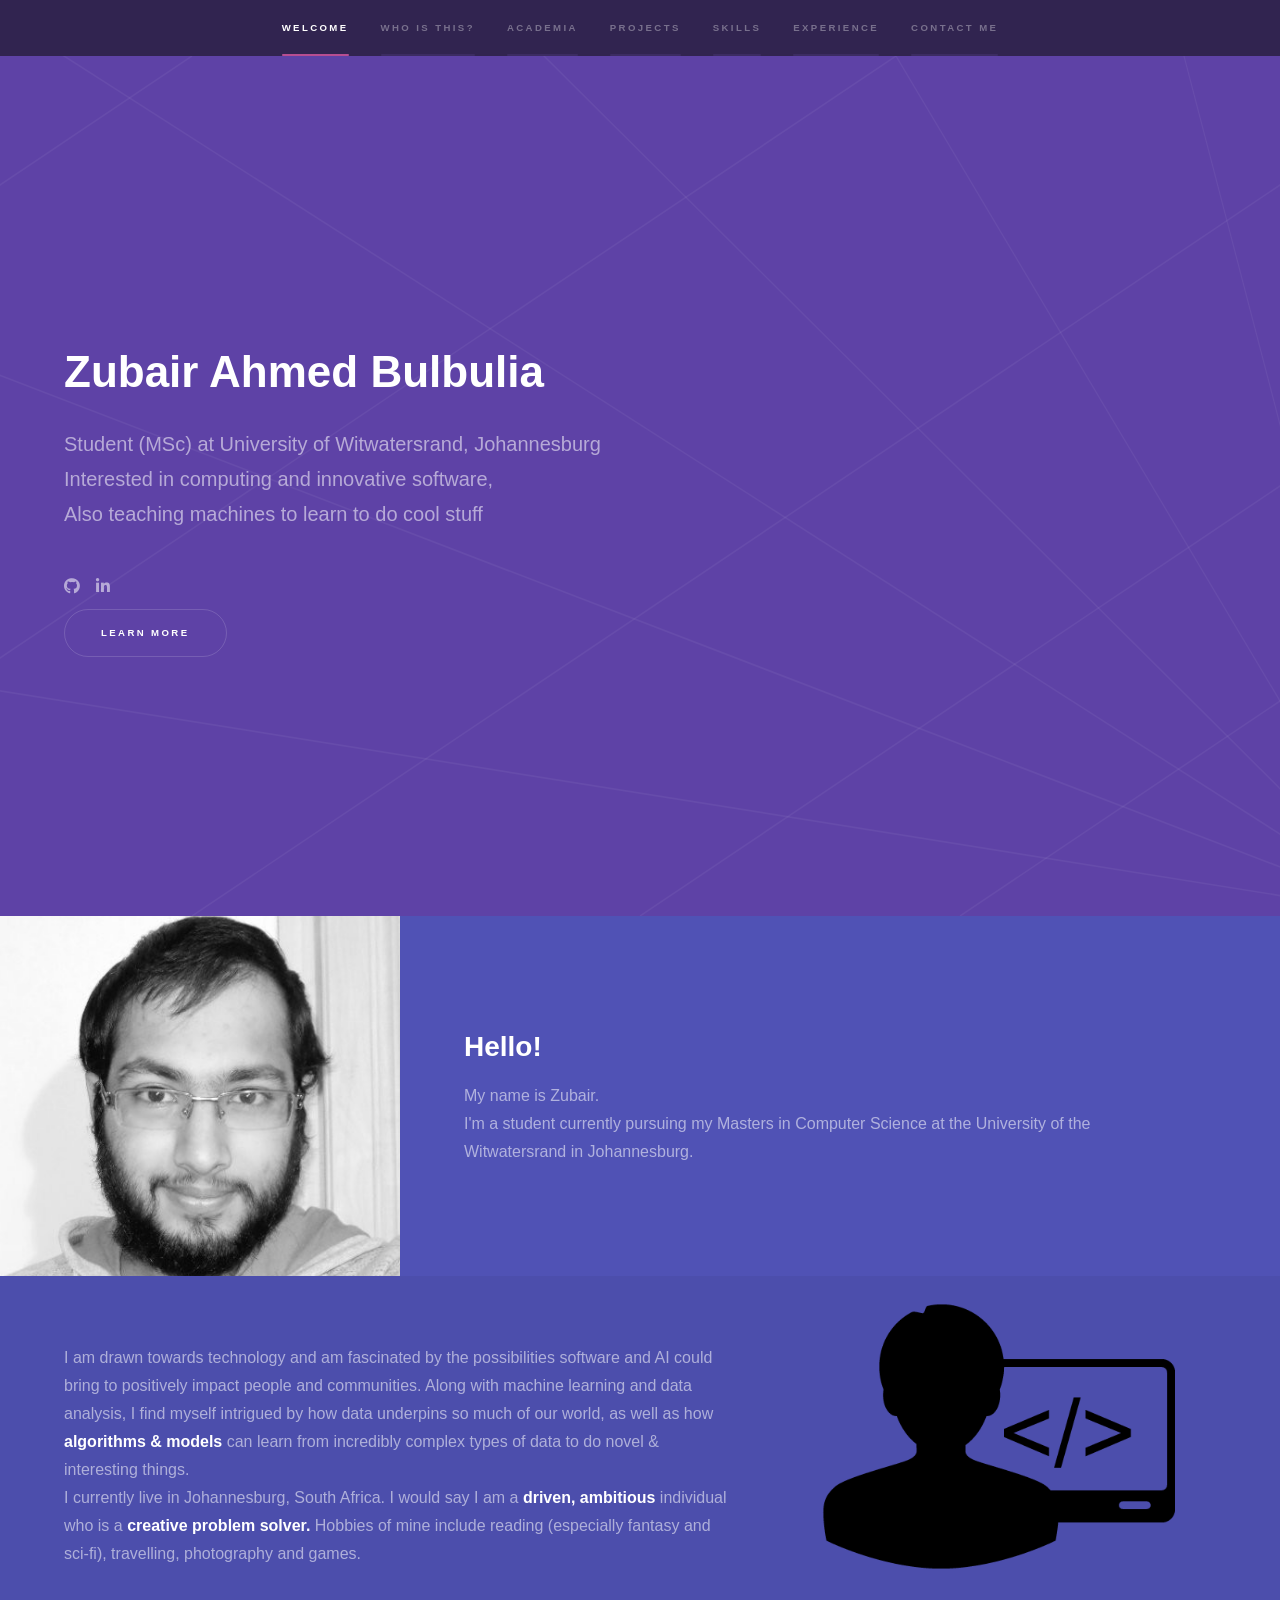
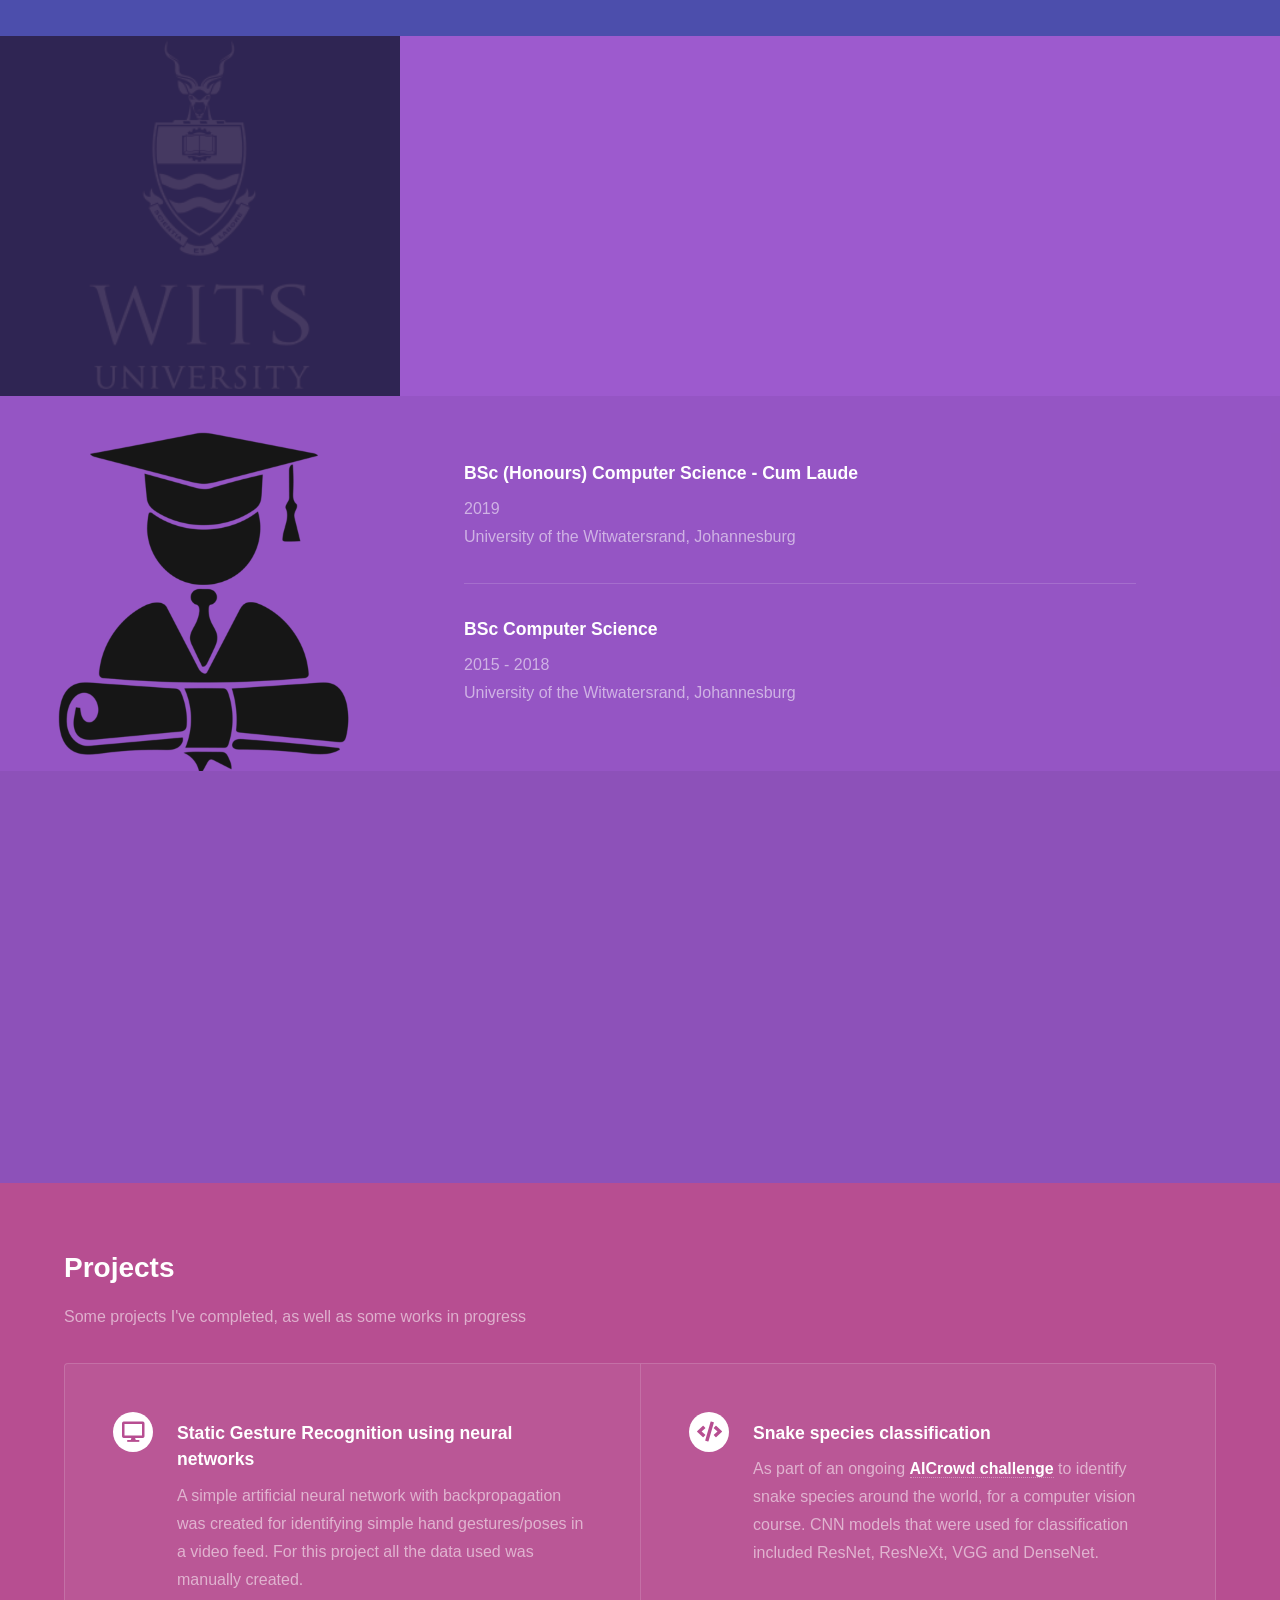
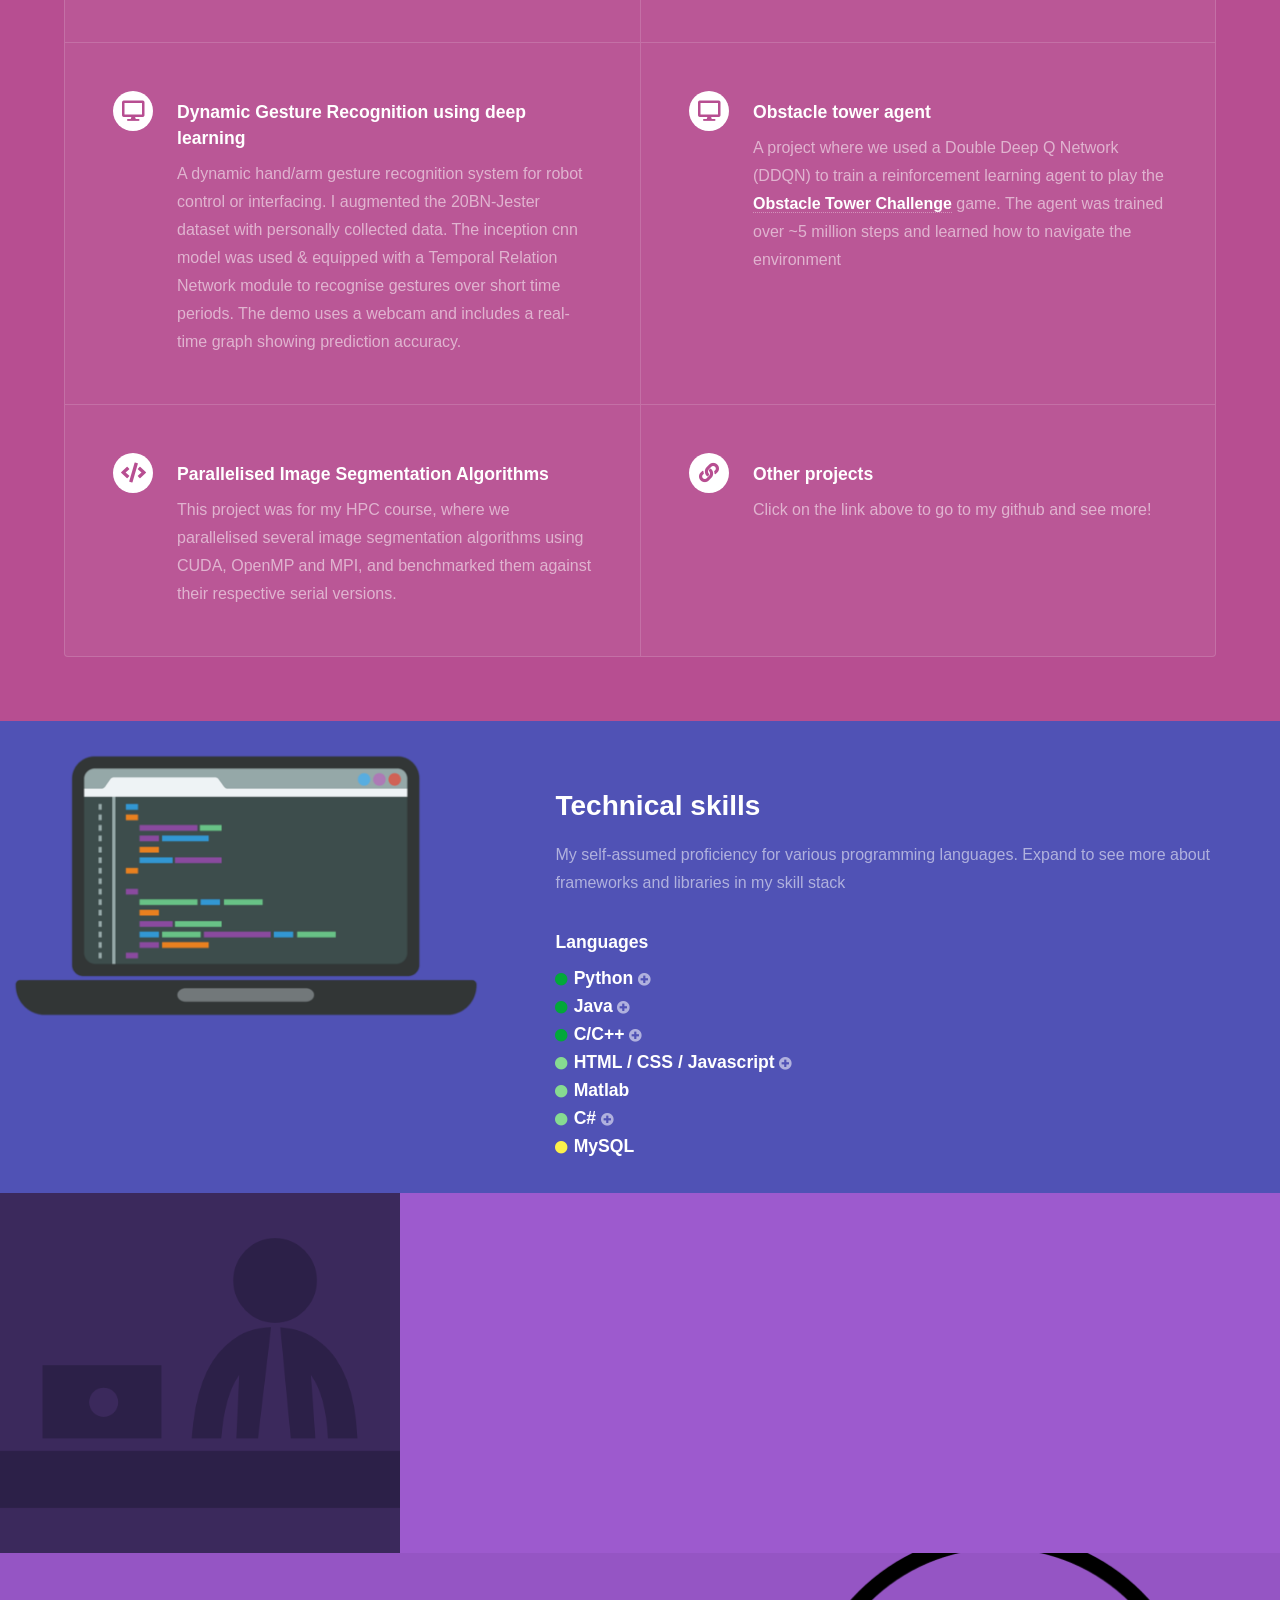
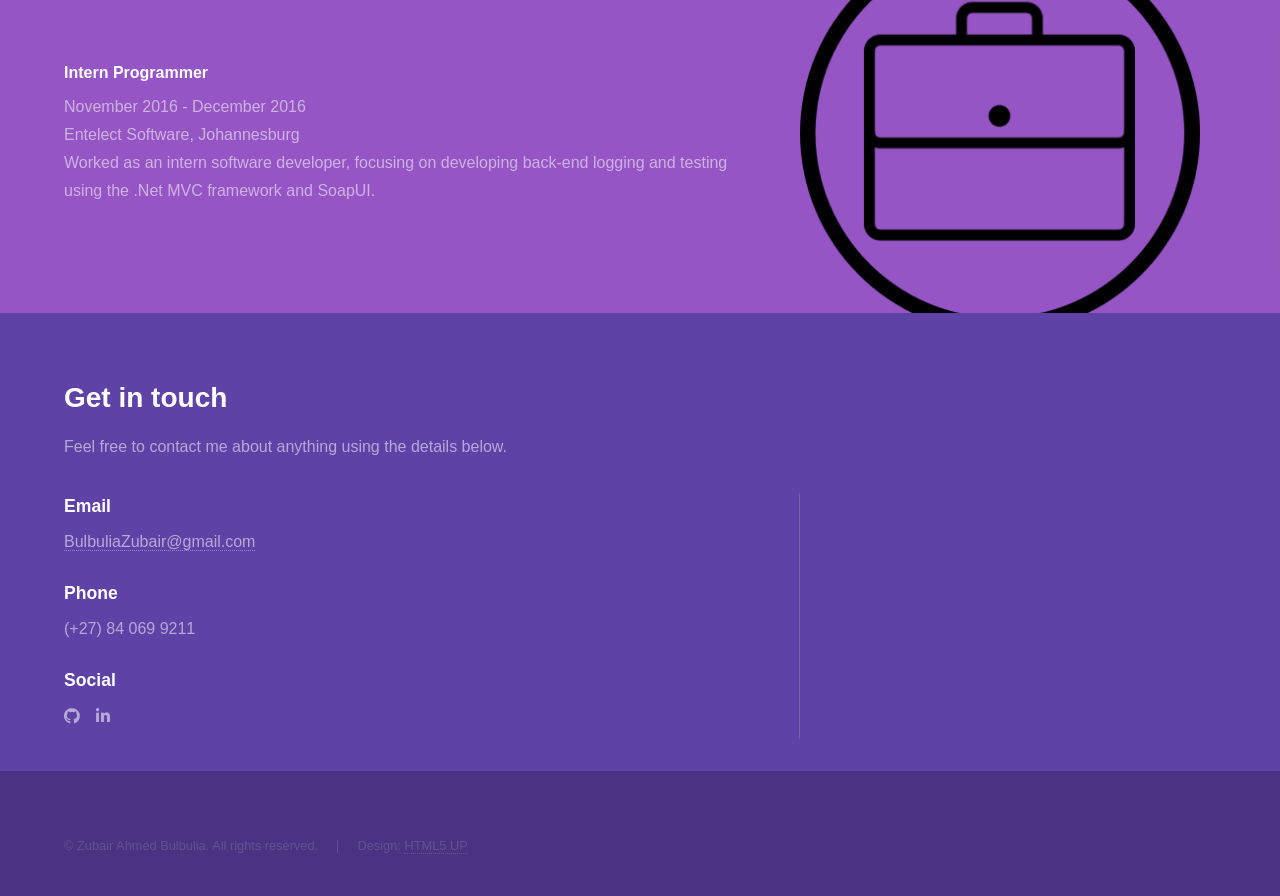
==== index - Copy.html @ 8c90f04a "06/2024 update Added newer details, made small changes to improve site behaviour and responsiveness" ====
<!DOCTYPE HTML>

<html>
	<head>
		<title>Zubair Ahmed Bulbulia</title>
		<meta charset="utf-8" />
		<meta name="viewport" content="width=device-width, initial-scale=1, user-scalable=no" />
		<link rel="stylesheet" href="assets/css/main.css" />
		<noscript><link rel="stylesheet" href="assets/css/noscript.css" /></noscript>
		<link rel="apple-touch-icon" sizes="180x180" href="/icons/apple-touch-icon.png">
		<link rel="icon" type="image/png" sizes="32x32" href="/icons/favicon-32x32.png">
		<link rel="icon" type="image/png" sizes="16x16" href="/icons/favicon-16x16.png">
		<link rel="manifest" href="/icons/site.webmanifest">
		<link rel="mask-icon" href="/icons/safari-pinned-tab.svg" color="#d55bd3">
		<link rel="shortcut icon" href="/icons/favicon.ico">
		<meta name="msapplication-TileColor" content="#2b5797">
		<meta name="msapplication-config" content="/icons/browserconfig.xml">
		<meta name="theme-color" content="#e0bbe9">

	</head>
	<body class="is-preload">

		<!-- Sidebar -->
			<section id="sidebar">
				<div class="inner">
					<nav>
						<ul>
							<li><a href="#intro">Welcome</a></li>
							<li><a href="#one">Who is this?</a></li>
							<li><a href="#two">Academia</a></li>
							<li><a href="#three">Projects</a></li>
							<li><a href="#four">Skills</a></li>
							<li><a href="#five">Experience</a></li>
							<li><a href="#six">Contact me</a></li>
						</ul>
					</nav>
				</div>
			</section>

		<!-- Wrapper -->
			<div id="wrapper">

				<!-- Intro -->
					<section id="intro" class="wrapper style1 fullscreen fade-up">
						<div class="inner">
							<h1>Zubair Ahmed Bulbulia</h1>
							<p> Student (MSc) at University of Witwatersrand, Johannesburg<br /> 
							Interested in computing and innovative software, <!-- that adds value--> <br/> Also teaching machines to learn to do cool stuff  </p>
							<ul class="icons">
								<li><a href="https://github.com/ZubairBul2ia" class="icon brands fa-github"><span class="label">GitHub</span></a></li>
								<li><a href="https://www.linkedin.com/in/zubair-bulbulia-702013116/" class="icon brands fa-linkedin-in"><span class="label">LinkedIn</span></a></li>
							</ul>
							<ul class="actions">
								<li><a href="#one" class="button scrolly">Learn more</a></li>
							</ul>
						</div>
					</section>

				<!-- One -->
					<section id="one" class="wrapper style2 spotlights">
						<section>
							<a href="#" class="image"><img src="images/pic01.jpg" alt="" data-position="center center" /></a>
							<div class="content">
								<div class="inner">
									<h2>Hello!</h2>
									<p>My name is Zubair. <br/> 
									I'm a student currently pursuing my Masters in Computer Science at the University of the Witwatersrand in Johannesburg.</p>

									<!--- <ul class="actions">
										<li><a href="generic.html" class="button">Learn more</a></li>
									</ul> --->
								</div>
							</div>
						</section>
						<section>
							<!--- <a href="#" class="image"><img src="images/pic02.jpg" alt="" data-position="top center" /></a> --->
							<div class="content">
								<div class="inner">
									<!--- <h2>Feugiat consequat</h2> --->
									<p>I am drawn towards technology and am fascinated by the possibilities software and AI could bring to positively impact people and communities. Along with machine learning and data analysis, I find myself intrigued by how data underpins so much of our world, as well as how <b>algorithms & models</b> can learn from incredibly complex types of data to do novel & interesting things.  <br/>
									I currently live in Johannesburg, South Africa. I would say I am a <b>driven, ambitious</b> individual who is a <b>creative problem solver.</b> Hobbies of mine include reading (especially fantasy and sci-fi), travelling, photography and games.</p>
									<!--- <ul class="actions">
										<li><a href="generic.html" class="button">Learn more</a></li>
									</ul> --->
								</div>
							</div>
								<a href="#" class="image"><img src="images/window_tag2.png" alt="" data-position="rights rights" /></a>
						</section>
						<!---- <section>
							<a href="#" class="image"><img src="images/pic03.jpg" alt="" data-position="25% 25%" /></a>
							<div class="content">
								<div class="inner">
									<h2>Ultricies aliquam</h2>
									<p>Phasellus convallis elit id ullamcorper pulvinar. Duis aliquam turpis mauris, eu ultricies erat malesuada quis. Aliquam dapibus.</p>
									<ul class="actions">
										<li><a href="generic.html" class="button">Learn more</a></li>
									</ul>
								</div>
							</div>
						</section> --->
					</section>

				<!-- Two -->
					<section id="two" class="wrapper style4 spotlights">
						<section>
							<a href="#" class="image"><img src="images/Wits2.png" alt="" data-position="center center" /></a>
							<div class="content">
								<div class="inner">
									<h2>Academic History</h2>
									<br />
									<h3>MSc Computer Science</h3>
									<p>2020 - current <br/>
									University of the Witwatersrand, Johannesburg</p>
								</div>
							</div>
						</section>
						<section>
							<a href="#" class="image"><img src="images/grad.png" alt="" data-position="top center" /></a>
							<div class="content">
								<div class="inner">
									<h3>BSc (Honours) Computer Science - Cum Laude </h3>
									<p>2019 <br/>
									University of the Witwatersrand, Johannesburg</p>
									<hr />
									<h3>BSc Computer Science </h3>
									<p>2015 - 2018 <br/>
									University of the Witwatersrand, Johannesburg</p>
								</div>
							</div>
						</section>
						<section>
							<!-- <a href="#" class="image"><img src="images/pic03.jpg" alt="" data-position="25% 25%" /></a> -->
							<div class="content">
								<div class="inner">
									<h2>Accolades</h2>
									<ul>
										<li><i> <b>University Entrance Scholarship</b> </i> </li>
										Was a recipient of a university entrance scholarship based on academic results.
										<li><i> <b>University Postgraduate Merit Award</b> </i> </li>
										Was a recipient of Postgraduate Merit awards for academic merit in 2019 and 2020.
										<li><i> <b>Part of 2018 CHPC ISC team</b> </i> </li>
										Was a member of the CHPC team for the ISC 2018 International Student Cluster Competition.
									</ul>
									<ul class="actions">
										<li><a href="http://www.stem-trek.org/2018/01/02/chpc-2017/" class="button">Learn more</a></li>
									</ul>
								</div>
							</div>
						</section> 
					</section>

				<!-- Three -->
					<section id="three" class="wrapper style3 fade-up">
						<div class="inner">
							<h2>Projects</h2>
							<p>Some projects I've completed, as well as some works in progress </p> <!--- should put I put a github link here? --->
							<div class="features">
								<section>
									<span class="icon solid major fa-desktop"></span>
									<h3>Static Gesture Recognition using neural networks</h3>
									<p> A simple artificial neural network with backpropagation was created for identifying simple hand gestures/poses in a video feed. For this project all the data used was manually created. </p>
								</section>
								<section>
									<span class="icon solid major fa-code"></span>
									<h3>Snake species classification</h3>
									<p>As part of an ongoing <a href="https://www.aicrowd.com/challenges/snake-species-identification-challenge" target="_blank"><b>AICrowd challenge</b></a> to identify snake species around the world, for a computer vision course. CNN models that were used for classification included ResNet, ResNeXt, VGG and DenseNet.    </p>
								</section>
								<section>
									<span class="icon solid major fa-desktop"></span>
									<h3>Dynamic Gesture Recognition using deep learning</h3>
									<p>A dynamic hand/arm gesture recognition system for robot control or interfacing. I augmented the 20BN-Jester dataset with personally collected data. The inception cnn model was used & equipped with a Temporal Relation Network module to recognise gestures over short time periods. The demo uses a webcam and includes a real-time graph showing prediction accuracy. </p>
								</section>
								<section>
									<span class="icon solid major fa-desktop"></span>
									<h3>Obstacle tower agent</h3>
									<p>A project where we used a Double Deep Q Network (DDQN) to train a reinforcement learning agent to play the <a href="https://www.aicrowd.com/challenges/unity-obstacle-tower-challenge"><b>Obstacle Tower Challenge</b></a>  game. The agent was trained over ~5 million steps and learned how to navigate the environment </p>
								</section>
								<section>
									<span class="icon solid major fa-code"></span>
									<h3>Parallelised Image Segmentation Algorithms</h3>
									<p> This project was for my HPC course, where we parallelised several image segmentation algorithms using CUDA, OpenMP and MPI, and benchmarked them against their respective serial versions. </p>
								</section>
								<section>
									<a href="https://github.com/ZubairBul2ia" class="icon solid major fa-link"><span class="label">GitHub</span></a>
									<a href="https://github.com/ZubairBul2ia"> <h3>Other projects</h3> </a>
									<p>Click on the link above to go to my github and see more! </p>
								</section>
							</div>
							<!-- <ul class="actions">
								<li><a href="generic.html" class="button">Learn more</a></li>
							</ul> -->
						</div>
					</section>

				<!-- Four-Skills -->
					<section id="four" class="wrapper style2 spotlights">
						<section>
							<a href="#" class="image2"><img src="images/laptop_code2.png" alt="" data-position="center center" /></a>
							<div class="content">
								<div class="inner">
									<h2>Technical skills</h2>
									<p>My self-assumed proficiency for various programming languages. Expand to see more about frameworks and libraries in my skill stack</p>
									<h3>Languages</h3>
										<i class="icon solid fa-circle high"> </i>
										<h3 class=inline>Python</h3> <i> <a href="javascript:void(0)" id="pyexpand" class="icon solid fa-plus-circle plusbutton"></a> </i> <br>
											<div class="lang_details" id="pydiv">
												<div class="column">
													<h5>Machine Learning</h5>
													<li>PyTorch <i class="icon solid fa-circle high"> </i> </li>
													<li>Tensorflow <i class="icon solid fa-circle mid"> </i> </li>
													<li>Keras <i class="icon solid fa-circle mid"> </i> </li>
													<li>SciKit-learn <i class="icon solid fa-circle high"> </i> </li>
												</div>

												<div class="column">
													<h5>Dev</h5>
													<li>Django <i class="icon solid fa-circle mid"> </i></li>
													<li>Flask <i class="icon solid fa-circle low"> </i></li>
												</div>

												<div class="column">
													<h5>Additional Libraries</h5>
													<li>Pandas <i class="icon solid fa-circle high"> </i></li>
													<li>Matplotlib <i class="icon solid fa-circle high"> </i></li>
													<li>OpenCV <i class="icon solid fa-circle mid"> </i></li>
													<li>NumPy <i class="icon solid fa-circle mid"> </i></li>
													<li>Seaborn <i class="icon solid fa-circle mid"> </i></li>
													<li>Gym <i class="icon solid fa-circle low"> </i></li>
													
												</div>
											</div>

										<i class="icon solid fa-circle high"> </i>
										<h3 class=inline>Java</h3> <i> <a href="javascript:void(0)"  id="javaexpand" class="icon solid fa-plus-circle plusbutton"></a> </i> <br>
											<div class="lang_details" id="javadiv">
												<div class="column">
													<h5>IDEs and Frameworks</h5>
													<li>Eclipse <i class="icon solid fa-circle high"> </i></li>
													<li>Android Studio <i class="icon solid fa-circle mid"> </i></li>
													<li>Spring <i class="icon solid fa-circle high"> </i></li>
												</div>
											</div>

										<i class="icon solid fa-circle high"> </i>
										<h3 class=inline>C/C++</h3> <a href="javascript:void(0)" id="cppexpand" class="icon solid fa-plus-circle plusbutton"></a> </i> <br>
											<div class="lang_details" id="cppdiv">
												<div class="column">
													<h5>Parallel computation</h5>
													<li>OpenMP <i class="icon solid fa-circle mid"> </i></li>
													<li>CUDA <i class="icon solid fa-circle mid"> </i></li>
													<li>MPI <i class="icon solid fa-circle mid"> </i></li>
												</div>
												<div class="column">
													<h5>Graphics</h5>
													<li>OpenGL <i class="icon solid fa-circle mid"> </i></li>
												</div>
											</div>

										<i class="icon solid fa-circle mid"> </i>
										<h3 class=inline>HTML / CSS / Javascript</h3> <i> <a href="javascript:void(0)"  id="jsexpand" class="icon solid fa-plus-circle plusbutton"></a> </i> <br>
											<div class="lang_details" id="jsdiv">
												<div class="column">
													<li>Node.js <i class="icon solid fa-circle mid"> </i></li>
													<h5>JS libraries</h5>
													<li>Bootstrap  <i class="icon solid fa-circle high"> </i></li>
													<li>JQuery <i class="icon solid fa-circle low"> </i></li>
												</div>

												<div class="column">
													<h5>Frameworks</h5>
													<li>React <i class="icon solid fa-circle mid"> </i></li>
													<li>AngularJS <i class="icon solid fa-circle low"> </i></li>
												</div>

												<div class="column">
													<h5>Graphics</h5>
													<li>Three.js <i class="icon solid fa-circle high"> </i> </li>
												</div>
											</div>

										<i class="icon solid fa-circle mid"> </i>
										<h3 class=inline>Matlab</h3> <br>

										<i class="icon solid fa-circle mid"> </i>
										<h3 class=inline>C#</h3> <i> <a href="javascript:void(0)"  id="csharpexpand" class="icon solid fa-plus-circle plusbutton"></a> </i> <br>
											<div class="lang_details" id="csharpdiv">
												<div class="column">
													<h5>Frameworks</h5>
													<li>ASP.NET<i class="icon solid fa-circle low"> </i></li>
													<!-- <li> Xamarin <i class="icon solid fa-circle low"> </i></li> -->
												</div>
											</div>

										<i class="icon solid fa-circle low"> </i>
										<h3 class=inline>MySQL</h3> <br>
								</div>
							</div>
						</section>
					</section>

				<!-- Five - Experience -->
					<section id="five" class="wrapper style4 spotlights">
						<section>
							<a href="#" class="image"><img src="images/pic_exp02.png" alt="" data-position="center center" /></a>
							<div class="content">
								<div class="inner">
									<h2>Work Experience</h2>
									<h4>Computer Science Tutor</h4>
									<p>February - November 2019 & June - November 2020<br/> 
									University of the Witwatersrand, Johannesburg <br />
									Tutored students & assisted with marking undergrad courses including Machine Learning, Computer Graphics & Visualisation, Advanced Analysis of Algorithms, Operating Systems, Introduction to Algorithms & Programming and Introduction to Data Structures & Algorithms. </p>

								</div>
							</div>
						</section>
						<section>
							<!--- <a href="#" class="image"><img src="images/pic02.jpg" alt="" data-position="top center" /></a> --->
							<div class="content">
								<div class="inner">
									<h4>Intern Programmer</h4> 
									<p>November 2016 - December 2016 <br/>
									Entelect Software, Johannesburg <br/>
									Worked as an intern software developer, focusing on developing back-end logging and testing using the .Net MVC framework and SoapUI.</p>
								</div>
							</div>
							<a href="#" class="image"><img src="images/pic_exp01.png" alt="" data-position="rights rights" /></a>
						</section>
					</section>

				<!-- Six -->
					<section id="six" class="wrapper style1 fade-up">
						<div class="inner">
							<h2>Get in touch</h2>
							<p>Feel free to contact me about anything using the details below.</p>
							<div class="split style1">
								<section>
									<ul class="contact">
										<!--- <li>
											<h3>Address</h3>
											<span>123 Somewhere Road <br />
											Johannesburg<br />
											South Africa</span>
										</li> -->
										<li>
											<h3>Email</h3>
											<a  href = "mailto: BulbuliaZubair@gmail.com">BulbuliaZubair@gmail.com</a>
										</li>
										<li>
											<h3>Phone</h3>
											<span>(+27) 84 069 9211</span>
										</li>
										<li>
											<h3>Social</h3>
											<ul class="icons">
												<!-- <li><a href="#" class="icon brands fa-twitter"><span class="label">Twitter</span></a></li>
												<li><a href="#" class="icon brands fa-facebook-f"><span class="label">Facebook</span></a></li>
												<li><a href="#" class="icon brands fa-instagram"><span class="label">Instagram</span></a></li> -->
												<li><a href="https://github.com/ZubairBul2ia" class="icon brands fa-github"><span class="label">GitHub</span></a></li>
												<li><a href="https://www.linkedin.com/in/zubair-bulbulia-702013116/" class="icon brands fa-linkedin-in"><span class="label">LinkedIn</span></a></li>
											</ul>
										</li>
									</ul>
								</section>
							</div>
						</div>
					</section>

			</div>

		<!-- Footer -->
			<footer id="footer" class="wrapper style1-alt">
				<div class="inner">
					<ul class="menu">
						<li>&copy; Zubair Ahmed Bulbulia. All rights reserved.</li><li>Design: <a href="https://html5up.net">HTML5 UP</a></li>
					</ul>
				</div>
			</footer>

		<!-- Scripts -->
			<script src="assets/js/jquery.min.js"></script>
			<script src="assets/js/jquery.scrollex.min.js"></script>
			<script src="assets/js/jquery.scrolly.min.js"></script>
			<script src="assets/js/browser.min.js"></script>
			<script src="assets/js/breakpoints.min.js"></script>
			<script src="assets/js/util.js"></script>
			<script src="assets/js/main.js"></script>

	</body>
</html>
<!--
	HTML template by:
	Hyperspace by HTML5 UP
	html5up.net | @ajlkn
	Free for personal and commercial use under the CCA 3.0 license (html5up.net/license)
-->
---- assets/css/main.css ----
@import url(fontawesome-all.min.css);

/*
	Hyperspace by HTML5 UP
	html5up.net | @ajlkn
	Free for personal and commercial use under the CCA 3.0 license (html5up.net/license)
*/

html, body, div, span, applet, object,
iframe, h1, h2, h3, h4, h5, h6, p, blockquote,
pre, a, abbr, acronym, address, big, cite,
code, del, dfn, em, img, ins, kbd, q, s, samp,
small, strike, strong, sub, sup, tt, var, b,
u, i, center, dl, dt, dd, ol, ul, li, fieldset,
form, label, legend, table, caption, tbody,
tfoot, thead, tr, th, td, article, aside,
canvas, details, embed, figure, figcaption,
footer, header, hgroup, menu, nav, output, ruby,
section, summary, time, mark, audio, video {
	margin: 0;
	padding: 0;
	border: 0;
	font-size: 100%;
	font: inherit;
	vertical-align: baseline;}

article, aside, details, figcaption, figure,
footer, header, hgroup, menu, nav, section {
	display: block;}

body {
	line-height: 1;
}

ol, ul {
	list-style: none;
}

blockquote, q {
	quotes: none;
}

	blockquote:before, blockquote:after, q:before, q:after {
		content: '';
		content: none;
	}

table {
	border-collapse: collapse;
	border-spacing: 0;
}

body {
	-webkit-text-size-adjust: none;
}

mark {
	background-color: transparent;
	color: inherit;
}

input::-moz-focus-inner {
	border: 0;
	padding: 0;
}

input, select, textarea {
	-moz-appearance: none;
	-webkit-appearance: none;
	-ms-appearance: none;
	appearance: none;
}

/* Basic */

	@-ms-viewport {
		width: device-width;
	}

	body {
		-ms-overflow-style: scrollbar;
	}

	@media screen and (max-width: 480px) {

		html, body {
			min-width: 320px;
		}

	}

	html {
		box-sizing: border-box;
	}

	*, *:before, *:after {
		box-sizing: inherit;
	}

	body {
		background: #312450;
	}

		body.is-preload *, body.is-preload *:before, body.is-preload *:after {
			-moz-animation: none !important;
			-webkit-animation: none !important;
			-ms-animation: none !important;
			animation: none !important;
			-moz-transition: none !important;
			-webkit-transition: none !important;
			-ms-transition: none !important;
			transition: none !important;
		}

/* Type */

	body, input, select, textarea {
		color: rgba(255, 255, 255, 0.55);
		font-family: Arial, Helvetica, sans-serif;
		font-size: 16.5pt;
		font-weight: normal;
		line-height: 1.75;
	}

		@media screen and (max-width: 1680px) {

			body, input, select, textarea {
				font-size: 13pt;
			}

		}

		@media screen and (max-width: 1280px) {

			body, input, select, textarea {
				font-size: 12pt;
			}

		}

		@media screen and (max-width: 360px) {

			body, input, select, textarea {
				font-size: 11pt;
			}

		}

	a {
		-moz-transition: color 0.2s ease, border-bottom-color 0.2s ease;
		-webkit-transition: color 0.2s ease, border-bottom-color 0.2s ease;
		-ms-transition: color 0.2s ease, border-bottom-color 0.2s ease;
		transition: color 0.2s ease, border-bottom-color 0.2s ease;
		border-bottom: dotted 1px rgba(255, 255, 255, 0.35);
		color: inherit;
		text-decoration: none;
	}

		a:hover {
			border-bottom-color: transparent;
			color: #ffffff;
		}

	strong, b {
		color: #ffffff;
		font-weight: bold;
	}

	em, i {
		font-style: italic;
	}

	p {
		margin: 0 0 2em 0;
	}

	h1, h2, h3, h4, h5, h6 {
		color: #ffffff;
		font-weight: bold;
		line-height: 1.5;
		margin: 0 0 0.5em 0;
	}

		h1 a, h2 a, h3 a, h4 a, h5 a, h6 a {
			color: inherit;
			text-decoration: none;
		}

	h1 {
		font-size: 2.75em;
	}

		h1.major {
			margin: 0 0 1.3em 0;
			position: relative;
			padding-bottom: 0.35em;
		}

			h1.major:after {
				background-image: -moz-linear-gradient(to right, #5e42a6, #b74e91);
				background-image: -webkit-linear-gradient(to right, #5e42a6, #b74e91);
				background-image: -ms-linear-gradient(to right, #5e42a6, #b74e91);
				background-image: linear-gradient(to right, #5e42a6, #b74e91);
				-moz-transition: max-width 0.2s ease;
				-webkit-transition: max-width 0.2s ease;
				-ms-transition: max-width 0.2s ease;
				transition: max-width 0.2s ease;
				border-radius: 0.2em;
				bottom: 0;
				content: '';
				height: 0.05em;
				position: absolute;
				right: 0;
				width: 100%;
			}

	h2 {
		font-size: 1.75em;
	}

	h3 {
		font-size: 1.1em;
	}

	h3.inline {
		display:inline;
	}

	h4 {
		font-size: 1em;
	}

	h5 {
		font-size: 0.8em;
	}

	h6 {
		font-size: 0.6em;
	}

	@media screen and (max-width: 736px) {

		h1 {
			font-size: 2em;
		}

		h2 {
			font-size: 1.25em;
		}

		h3 {
			font-size: 1em;
		}

		h4 {
			font-size: 0.8em;
		}

		h5 {
			font-size: 0.6em;
		}

		h6 {
			font-size: 0.6em;
		}

	}

	sub {
		font-size: 0.8em;
		position: relative;
		top: 0.5em;
	}

	sup {
		font-size: 0.8em;
		position: relative;
		top: -0.5em;
	}

	blockquote {
		border-left: solid 4px rgba(255, 255, 255, 0.15);
		font-style: italic;
		margin: 0 0 2em 0;
		padding: 0.5em 0 0.5em 2em;
	}

	code {
		background: rgba(255, 255, 255, 0.05);
		border-radius: 0.25em;
		border: solid 1px rgba(255, 255, 255, 0.15);
		font-family: "Courier New", monospace;
		font-size: 0.9em;
		margin: 0 0.25em;
		padding: 0.25em 0.65em;
	}

	pre {
		-webkit-overflow-scrolling: touch;
		font-family: "Courier New", monospace;
		font-size: 0.9em;
		margin: 0 0 2em 0;
	}

		pre code {
			display: block;
			line-height: 1.75em;
			padding: 1em 1.5em;
			overflow-x: auto;
		}

	hr {
		border: 0;
		border-bottom: solid 1px rgba(255, 255, 255, 0.15);
		margin: 2em 0;
	}

		hr.major {
			margin: 3em 0;
		}

	.align-left {
		text-align: left;
	}

	.align-center {
		text-align: center;
	}

	.align-right {
		text-align: right;
	}

/* Row */

	.row {
		display: flex;
		flex-wrap: wrap;
		box-sizing: border-box;
		align-items: stretch;
	}

		.row > * {
			box-sizing: border-box;
		}

		.row.gtr-uniform > * > :last-child {
			margin-bottom: 0;
		}

		.row.aln-left {
			justify-content: flex-start;
		}

		.row.aln-center {
			justify-content: center;
		}

		.row.aln-right {
			justify-content: flex-end;
		}

		.row.aln-top {
			align-items: flex-start;
		}

		.row.aln-middle {
			align-items: center;
		}

		.row.aln-bottom {
			align-items: flex-end;
		}

		.row > .imp {
			order: -1;
		}

		.row > .col-1 {
			width: 8.33333%;
		}

		.row > .off-1 {
			margin-left: 8.33333%;
		}

		.row > .col-2 {
			width: 16.66667%;
		}

		.row > .off-2 {
			margin-left: 16.66667%;
		}

		.row > .col-3 {
			width: 25%;
		}

		.row > .off-3 {
			margin-left: 25%;
		}

		.row > .col-4 {
			width: 33.33333%;
		}

		.row > .off-4 {
			margin-left: 33.33333%;
		}

		.row > .col-5 {
			width: 41.66667%;
		}

		.row > .off-5 {
			margin-left: 41.66667%;
		}

		.row > .col-6 {
			width: 50%;
		}

		.row > .off-6 {
			margin-left: 50%;
		}

		.row > .col-7 {
			width: 58.33333%;
		}

		.row > .off-7 {
			margin-left: 58.33333%;
		}

		.row > .col-8 {
			width: 66.66667%;
		}

		.row > .off-8 {
			margin-left: 66.66667%;
		}

		.row > .col-9 {
			width: 75%;
		}

		.row > .off-9 {
			margin-left: 75%;
		}

		.row > .col-10 {
			width: 83.33333%;
		}

		.row > .off-10 {
			margin-left: 83.33333%;
		}

		.row > .col-11 {
			width: 91.66667%;
		}

		.row > .off-11 {
			margin-left: 91.66667%;
		}

		.row > .col-12 {
			width: 100%;
		}

		.row > .off-12 {
			margin-left: 100%;
		}

		.row.gtr-0 {
			margin-top: 0;
			margin-left: 0em;
		}

			.row.gtr-0 > * {
				padding: 0 0 0 0em;
			}

			.row.gtr-0.gtr-uniform {
				margin-top: 0em;
			}

				.row.gtr-0.gtr-uniform > * {
					padding-top: 0em;
				}

		.row.gtr-25 {
			margin-top: 0;
			margin-left: -0.375em;
		}

			.row.gtr-25 > * {
				padding: 0 0 0 0.375em;
			}

			.row.gtr-25.gtr-uniform {
				margin-top: -0.375em;
			}

				.row.gtr-25.gtr-uniform > * {
					padding-top: 0.375em;
				}

		.row.gtr-50 {
			margin-top: 0;
			margin-left: -0.75em;
		}

			.row.gtr-50 > * {
				padding: 0 0 0 0.75em;
			}

			.row.gtr-50.gtr-uniform {
				margin-top: -0.75em;
			}

				.row.gtr-50.gtr-uniform > * {
					padding-top: 0.75em;
				}

		.row {
			margin-top: 0;
			margin-left: -1.5em;
		}

			.row > * {
				padding: 0 0 0 1.5em;
			}

			.row.gtr-uniform {
				margin-top: -1.5em;
			}

				.row.gtr-uniform > * {
					padding-top: 1.5em;
				}

		.row.gtr-150 {
			margin-top: 0;
			margin-left: -2.25em;
		}

			.row.gtr-150 > * {
				padding: 0 0 0 2.25em;
			}

			.row.gtr-150.gtr-uniform {
				margin-top: -2.25em;
			}

				.row.gtr-150.gtr-uniform > * {
					padding-top: 2.25em;
				}

		.row.gtr-200 {
			margin-top: 0;
			margin-left: -3em;
		}

			.row.gtr-200 > * {
				padding: 0 0 0 3em;
			}

			.row.gtr-200.gtr-uniform {
				margin-top: -3em;
			}

				.row.gtr-200.gtr-uniform > * {
					padding-top: 3em;
				}

		@media screen and (max-width: 1680px) {

			.row {
				display: flex;
				flex-wrap: wrap;
				box-sizing: border-box;
				align-items: stretch;
			}

				.row > * {
					box-sizing: border-box;
				}

				.row.gtr-uniform > * > :last-child {
					margin-bottom: 0;
				}

				.row.aln-left {
					justify-content: flex-start;
				}

				.row.aln-center {
					justify-content: center;
				}

				.row.aln-right {
					justify-content: flex-end;
				}

				.row.aln-top {
					align-items: flex-start;
				}

				.row.aln-middle {
					align-items: center;
				}

				.row.aln-bottom {
					align-items: flex-end;
				}

				.row > .imp-xlarge {
					order: -1;
				}

				.row > .col-1-xlarge {
					width: 8.33333%;
				}

				.row > .off-1-xlarge {
					margin-left: 8.33333%;
				}

				.row > .col-2-xlarge {
					width: 16.66667%;
				}

				.row > .off-2-xlarge {
					margin-left: 16.66667%;
				}

				.row > .col-3-xlarge {
					width: 25%;
				}

				.row > .off-3-xlarge {
					margin-left: 25%;
				}

				.row > .col-4-xlarge {
					width: 33.33333%;
				}

				.row > .off-4-xlarge {
					margin-left: 33.33333%;
				}

				.row > .col-5-xlarge {
					width: 41.66667%;
				}

				.row > .off-5-xlarge {
					margin-left: 41.66667%;
				}

				.row > .col-6-xlarge {
					width: 50%;
				}

				.row > .off-6-xlarge {
					margin-left: 50%;
				}

				.row > .col-7-xlarge {
					width: 58.33333%;
				}

				.row > .off-7-xlarge {
					margin-left: 58.33333%;
				}

				.row > .col-8-xlarge {
					width: 66.66667%;
				}

				.row > .off-8-xlarge {
					margin-left: 66.66667%;
				}

				.row > .col-9-xlarge {
					width: 75%;
				}

				.row > .off-9-xlarge {
					margin-left: 75%;
				}

				.row > .col-10-xlarge {
					width: 83.33333%;
				}

				.row > .off-10-xlarge {
					margin-left: 83.33333%;
				}

				.row > .col-11-xlarge {
					width: 91.66667%;
				}

				.row > .off-11-xlarge {
					margin-left: 91.66667%;
				}

				.row > .col-12-xlarge {
					width: 100%;
				}

				.row > .off-12-xlarge {
					margin-left: 100%;
				}

				.row.gtr-0 {
					margin-top: 0;
					margin-left: 0em;
				}

					.row.gtr-0 > * {
						padding: 0 0 0 0em;
					}

					.row.gtr-0.gtr-uniform {
						margin-top: 0em;
					}

						.row.gtr-0.gtr-uniform > * {
							padding-top: 0em;
						}

				.row.gtr-25 {
					margin-top: 0;
					margin-left: -0.375em;
				}

					.row.gtr-25 > * {
						padding: 0 0 0 0.375em;
					}

					.row.gtr-25.gtr-uniform {
						margin-top: -0.375em;
					}

						.row.gtr-25.gtr-uniform > * {
							padding-top: 0.375em;
						}

				.row.gtr-50 {
					margin-top: 0;
					margin-left: -0.75em;
				}

					.row.gtr-50 > * {
						padding: 0 0 0 0.75em;
					}

					.row.gtr-50.gtr-uniform {
						margin-top: -0.75em;
					}

						.row.gtr-50.gtr-uniform > * {
							padding-top: 0.75em;
						}

				.row {
					margin-top: 0;
					margin-left: -1.5em;
				}

					.row > * {
						padding: 0 0 0 1.5em;
					}

					.row.gtr-uniform {
						margin-top: -1.5em;
					}

						.row.gtr-uniform > * {
							padding-top: 1.5em;
						}

				.row.gtr-150 {
					margin-top: 0;
					margin-left: -2.25em;
				}

					.row.gtr-150 > * {
						padding: 0 0 0 2.25em;
					}

					.row.gtr-150.gtr-uniform {
						margin-top: -2.25em;
					}

						.row.gtr-150.gtr-uniform > * {
							padding-top: 2.25em;
						}

				.row.gtr-200 {
					margin-top: 0;
					margin-left: -3em;
				}

					.row.gtr-200 > * {
						padding: 0 0 0 3em;
					}

					.row.gtr-200.gtr-uniform {
						margin-top: -3em;
					}

						.row.gtr-200.gtr-uniform > * {
							padding-top: 3em;
						}

		}

		@media screen and (max-width: 1280px) {

			.row {
				display: flex;
				flex-wrap: wrap;
				box-sizing: border-box;
				align-items: stretch;
			}

				.row > * {
					box-sizing: border-box;
				}

				.row.gtr-uniform > * > :last-child {
					margin-bottom: 0;
				}

				.row.aln-left {
					justify-content: flex-start;
				}

				.row.aln-center {
					justify-content: center;
				}

				.row.aln-right {
					justify-content: flex-end;
				}

				.row.aln-top {
					align-items: flex-start;
				}

				.row.aln-middle {
					align-items: center;
				}

				.row.aln-bottom {
					align-items: flex-end;
				}

				.row > .imp-large {
					order: -1;
				}

				.row > .col-1-large {
					width: 8.33333%;
				}

				.row > .off-1-large {
					margin-left: 8.33333%;
				}

				.row > .col-2-large {
					width: 16.66667%;
				}

				.row > .off-2-large {
					margin-left: 16.66667%;
				}

				.row > .col-3-large {
					width: 25%;
				}

				.row > .off-3-large {
					margin-left: 25%;
				}

				.row > .col-4-large {
					width: 33.33333%;
				}

				.row > .off-4-large {
					margin-left: 33.33333%;
				}

				.row > .col-5-large {
					width: 41.66667%;
				}

				.row > .off-5-large {
					margin-left: 41.66667%;
				}

				.row > .col-6-large {
					width: 50%;
				}

				.row > .off-6-large {
					margin-left: 50%;
				}

				.row > .col-7-large {
					width: 58.33333%;
				}

				.row > .off-7-large {
					margin-left: 58.33333%;
				}

				.row > .col-8-large {
					width: 66.66667%;
				}

				.row > .off-8-large {
					margin-left: 66.66667%;
				}

				.row > .col-9-large {
					width: 75%;
				}

				.row > .off-9-large {
					margin-left: 75%;
				}

				.row > .col-10-large {
					width: 83.33333%;
				}

				.row > .off-10-large {
					margin-left: 83.33333%;
				}

				.row > .col-11-large {
					width: 91.66667%;
				}

				.row > .off-11-large {
					margin-left: 91.66667%;
				}

				.row > .col-12-large {
					width: 100%;
				}

				.row > .off-12-large {
					margin-left: 100%;
				}

				.row.gtr-0 {
					margin-top: 0;
					margin-left: 0em;
				}

					.row.gtr-0 > * {
						padding: 0 0 0 0em;
					}

					.row.gtr-0.gtr-uniform {
						margin-top: 0em;
					}

						.row.gtr-0.gtr-uniform > * {
							padding-top: 0em;
						}

				.row.gtr-25 {
					margin-top: 0;
					margin-left: -0.375em;
				}

					.row.gtr-25 > * {
						padding: 0 0 0 0.375em;
					}

					.row.gtr-25.gtr-uniform {
						margin-top: -0.375em;
					}

						.row.gtr-25.gtr-uniform > * {
							padding-top: 0.375em;
						}

				.row.gtr-50 {
					margin-top: 0;
					margin-left: -0.75em;
				}

					.row.gtr-50 > * {
						padding: 0 0 0 0.75em;
					}

					.row.gtr-50.gtr-uniform {
						margin-top: -0.75em;
					}

						.row.gtr-50.gtr-uniform > * {
							padding-top: 0.75em;
						}

				.row {
					margin-top: 0;
					margin-left: -1.5em;
				}

					.row > * {
						padding: 0 0 0 1.5em;
					}

					.row.gtr-uniform {
						margin-top: -1.5em;
					}

						.row.gtr-uniform > * {
							padding-top: 1.5em;
						}

				.row.gtr-150 {
					margin-top: 0;
					margin-left: -2.25em;
				}

					.row.gtr-150 > * {
						padding: 0 0 0 2.25em;
					}

					.row.gtr-150.gtr-uniform {
						margin-top: -2.25em;
					}

						.row.gtr-150.gtr-uniform > * {
							padding-top: 2.25em;
						}

				.row.gtr-200 {
					margin-top: 0;
					margin-left: -3em;
				}

					.row.gtr-200 > * {
						padding: 0 0 0 3em;
					}

					.row.gtr-200.gtr-uniform {
						margin-top: -3em;
					}

						.row.gtr-200.gtr-uniform > * {
							padding-top: 3em;
						}

		}

		@media screen and (max-width: 980px) {

			.row {
				display: flex;
				flex-wrap: wrap;
				box-sizing: border-box;
				align-items: stretch;
			}

				.row > * {
					box-sizing: border-box;
				}

				.row.gtr-uniform > * > :last-child {
					margin-bottom: 0;
				}

				.row.aln-left {
					justify-content: flex-start;
				}

				.row.aln-center {
					justify-content: center;
				}

				.row.aln-right {
					justify-content: flex-end;
				}

				.row.aln-top {
					align-items: flex-start;
				}

				.row.aln-middle {
					align-items: center;
				}

				.row.aln-bottom {
					align-items: flex-end;
				}

				.row > .imp-medium {
					order: -1;
				}

				.row > .col-1-medium {
					width: 8.33333%;
				}

				.row > .off-1-medium {
					margin-left: 8.33333%;
				}

				.row > .col-2-medium {
					width: 16.66667%;
				}

				.row > .off-2-medium {
					margin-left: 16.66667%;
				}

				.row > .col-3-medium {
					width: 25%;
				}

				.row > .off-3-medium {
					margin-left: 25%;
				}

				.row > .col-4-medium {
					width: 33.33333%;
				}

				.row > .off-4-medium {
					margin-left: 33.33333%;
				}

				.row > .col-5-medium {
					width: 41.66667%;
				}

				.row > .off-5-medium {
					margin-left: 41.66667%;
				}

				.row > .col-6-medium {
					width: 50%;
				}

				.row > .off-6-medium {
					margin-left: 50%;
				}

				.row > .col-7-medium {
					width: 58.33333%;
				}

				.row > .off-7-medium {
					margin-left: 58.33333%;
				}

				.row > .col-8-medium {
					width: 66.66667%;
				}

				.row > .off-8-medium {
					margin-left: 66.66667%;
				}

				.row > .col-9-medium {
					width: 75%;
				}

				.row > .off-9-medium {
					margin-left: 75%;
				}

				.row > .col-10-medium {
					width: 83.33333%;
				}

				.row > .off-10-medium {
					margin-left: 83.33333%;
				}

				.row > .col-11-medium {
					width: 91.66667%;
				}

				.row > .off-11-medium {
					margin-left: 91.66667%;
				}

				.row > .col-12-medium {
					width: 100%;
				}

				.row > .off-12-medium {
					margin-left: 100%;
				}

				.row.gtr-0 {
					margin-top: 0;
					margin-left: 0em;
				}

					.row.gtr-0 > * {
						padding: 0 0 0 0em;
					}

					.row.gtr-0.gtr-uniform {
						margin-top: 0em;
					}

						.row.gtr-0.gtr-uniform > * {
							padding-top: 0em;
						}

				.row.gtr-25 {
					margin-top: 0;
					margin-left: -0.375em;
				}

					.row.gtr-25 > * {
						padding: 0 0 0 0.375em;
					}

					.row.gtr-25.gtr-uniform {
						margin-top: -0.375em;
					}

						.row.gtr-25.gtr-uniform > * {
							padding-top: 0.375em;
						}

				.row.gtr-50 {
					margin-top: 0;
					margin-left: -0.75em;
				}

					.row.gtr-50 > * {
						padding: 0 0 0 0.75em;
					}

					.row.gtr-50.gtr-uniform {
						margin-top: -0.75em;
					}

						.row.gtr-50.gtr-uniform > * {
							padding-top: 0.75em;
						}

				.row {
					margin-top: 0;
					margin-left: -1.5em;
				}

					.row > * {
						padding: 0 0 0 1.5em;
					}

					.row.gtr-uniform {
						margin-top: -1.5em;
					}

						.row.gtr-uniform > * {
							padding-top: 1.5em;
						}

				.row.gtr-150 {
					margin-top: 0;
					margin-left: -2.25em;
				}

					.row.gtr-150 > * {
						padding: 0 0 0 2.25em;
					}

					.row.gtr-150.gtr-uniform {
						margin-top: -2.25em;
					}

						.row.gtr-150.gtr-uniform > * {
							padding-top: 2.25em;
						}

				.row.gtr-200 {
					margin-top: 0;
					margin-left: -3em;
				}

					.row.gtr-200 > * {
						padding: 0 0 0 3em;
					}

					.row.gtr-200.gtr-uniform {
						margin-top: -3em;
					}

						.row.gtr-200.gtr-uniform > * {
							padding-top: 3em;
						}

		}

		@media screen and (max-width: 736px) {

			.row {
				display: flex;
				flex-wrap: wrap;
				box-sizing: border-box;
				align-items: stretch;
			}

				.row > * {
					box-sizing: border-box;
				}

				.row.gtr-uniform > * > :last-child {
					margin-bottom: 0;
				}

				.row.aln-left {
					justify-content: flex-start;
				}

				.row.aln-center {
					justify-content: center;
				}

				.row.aln-right {
					justify-content: flex-end;
				}

				.row.aln-top {
					align-items: flex-start;
				}

				.row.aln-middle {
					align-items: center;
				}

				.row.aln-bottom {
					align-items: flex-end;
				}

				.row > .imp-small {
					order: -1;
				}

				.row > .col-1-small {
					width: 8.33333%;
				}

				.row > .off-1-small {
					margin-left: 8.33333%;
				}

				.row > .col-2-small {
					width: 16.66667%;
				}

				.row > .off-2-small {
					margin-left: 16.66667%;
				}

				.row > .col-3-small {
					width: 25%;
				}

				.row > .off-3-small {
					margin-left: 25%;
				}

				.row > .col-4-small {
					width: 33.33333%;
				}

				.row > .off-4-small {
					margin-left: 33.33333%;
				}

				.row > .col-5-small {
					width: 41.66667%;
				}

				.row > .off-5-small {
					margin-left: 41.66667%;
				}

				.row > .col-6-small {
					width: 50%;
				}

				.row > .off-6-small {
					margin-left: 50%;
				}

				.row > .col-7-small {
					width: 58.33333%;
				}

				.row > .off-7-small {
					margin-left: 58.33333%;
				}

				.row > .col-8-small {
					width: 66.66667%;
				}

				.row > .off-8-small {
					margin-left: 66.66667%;
				}

				.row > .col-9-small {
					width: 75%;
				}

				.row > .off-9-small {
					margin-left: 75%;
				}

				.row > .col-10-small {
					width: 83.33333%;
				}

				.row > .off-10-small {
					margin-left: 83.33333%;
				}

				.row > .col-11-small {
					width: 91.66667%;
				}

				.row > .off-11-small {
					margin-left: 91.66667%;
				}

				.row > .col-12-small {
					width: 100%;
				}

				.row > .off-12-small {
					margin-left: 100%;
				}

				.row.gtr-0 {
					margin-top: 0;
					margin-left: 0em;
				}

					.row.gtr-0 > * {
						padding: 0 0 0 0em;
					}

					.row.gtr-0.gtr-uniform {
						margin-top: 0em;
					}

						.row.gtr-0.gtr-uniform > * {
							padding-top: 0em;
						}

				.row.gtr-25 {
					margin-top: 0;
					margin-left: -0.375em;
				}

					.row.gtr-25 > * {
						padding: 0 0 0 0.375em;
					}

					.row.gtr-25.gtr-uniform {
						margin-top: -0.375em;
					}

						.row.gtr-25.gtr-uniform > * {
							padding-top: 0.375em;
						}

				.row.gtr-50 {
					margin-top: 0;
					margin-left: -0.75em;
				}

					.row.gtr-50 > * {
						padding: 0 0 0 0.75em;
					}

					.row.gtr-50.gtr-uniform {
						margin-top: -0.75em;
					}

						.row.gtr-50.gtr-uniform > * {
							padding-top: 0.75em;
						}

				.row {
					margin-top: 0;
					margin-left: -1.5em;
				}

					.row > * {
						padding: 0 0 0 1.5em;
					}

					.row.gtr-uniform {
						margin-top: -1.5em;
					}

						.row.gtr-uniform > * {
							padding-top: 1.5em;
						}

				.row.gtr-150 {
					margin-top: 0;
					margin-left: -2.25em;
				}

					.row.gtr-150 > * {
						padding: 0 0 0 2.25em;
					}

					.row.gtr-150.gtr-uniform {
						margin-top: -2.25em;
					}

						.row.gtr-150.gtr-uniform > * {
							padding-top: 2.25em;
						}

				.row.gtr-200 {
					margin-top: 0;
					margin-left: -3em;
				}

					.row.gtr-200 > * {
						padding: 0 0 0 3em;
					}

					.row.gtr-200.gtr-uniform {
						margin-top: -3em;
					}

						.row.gtr-200.gtr-uniform > * {
							padding-top: 3em;
						}

		}

		@media screen and (max-width: 480px) {

			.row {
				display: flex;
				flex-wrap: wrap;
				box-sizing: border-box;
				align-items: stretch;
			}

				.row > * {
					box-sizing: border-box;
				}

				.row.gtr-uniform > * > :last-child {
					margin-bottom: 0;
				}

				.row.aln-left {
					justify-content: flex-start;
				}

				.row.aln-center {
					justify-content: center;
				}

				.row.aln-right {
					justify-content: flex-end;
				}

				.row.aln-top {
					align-items: flex-start;
				}

				.row.aln-middle {
					align-items: center;
				}

				.row.aln-bottom {
					align-items: flex-end;
				}

				.row > .imp-xsmall {
					order: -1;
				}

				.row > .col-1-xsmall {
					width: 8.33333%;
				}

				.row > .off-1-xsmall {
					margin-left: 8.33333%;
				}

				.row > .col-2-xsmall {
					width: 16.66667%;
				}

				.row > .off-2-xsmall {
					margin-left: 16.66667%;
				}

				.row > .col-3-xsmall {
					width: 25%;
				}

				.row > .off-3-xsmall {
					margin-left: 25%;
				}

				.row > .col-4-xsmall {
					width: 33.33333%;
				}

				.row > .off-4-xsmall {
					margin-left: 33.33333%;
				}

				.row > .col-5-xsmall {
					width: 41.66667%;
				}

				.row > .off-5-xsmall {
					margin-left: 41.66667%;
				}

				.row > .col-6-xsmall {
					width: 50%;
				}

				.row > .off-6-xsmall {
					margin-left: 50%;
				}

				.row > .col-7-xsmall {
					width: 58.33333%;
				}

				.row > .off-7-xsmall {
					margin-left: 58.33333%;
				}

				.row > .col-8-xsmall {
					width: 66.66667%;
				}

				.row > .off-8-xsmall {
					margin-left: 66.66667%;
				}

				.row > .col-9-xsmall {
					width: 75%;
				}

				.row > .off-9-xsmall {
					margin-left: 75%;
				}

				.row > .col-10-xsmall {
					width: 83.33333%;
				}

				.row > .off-10-xsmall {
					margin-left: 83.33333%;
				}

				.row > .col-11-xsmall {
					width: 91.66667%;
				}

				.row > .off-11-xsmall {
					margin-left: 91.66667%;
				}

				.row > .col-12-xsmall {
					width: 100%;
				}

				.row > .off-12-xsmall {
					margin-left: 100%;
				}

				.row.gtr-0 {
					margin-top: 0;
					margin-left: 0em;
				}

					.row.gtr-0 > * {
						padding: 0 0 0 0em;
					}

					.row.gtr-0.gtr-uniform {
						margin-top: 0em;
					}

						.row.gtr-0.gtr-uniform > * {
							padding-top: 0em;
						}

				.row.gtr-25 {
					margin-top: 0;
					margin-left: -0.375em;
				}

					.row.gtr-25 > * {
						padding: 0 0 0 0.375em;
					}

					.row.gtr-25.gtr-uniform {
						margin-top: -0.375em;
					}

						.row.gtr-25.gtr-uniform > * {
							padding-top: 0.375em;
						}

				.row.gtr-50 {
					margin-top: 0;
					margin-left: -0.75em;
				}

					.row.gtr-50 > * {
						padding: 0 0 0 0.75em;
					}

					.row.gtr-50.gtr-uniform {
						margin-top: -0.75em;
					}

						.row.gtr-50.gtr-uniform > * {
							padding-top: 0.75em;
						}

				.row {
					margin-top: 0;
					margin-left: -1.5em;
				}

					.row > * {
						padding: 0 0 0 1.5em;
					}

					.row.gtr-uniform {
						margin-top: -1.5em;
					}

						.row.gtr-uniform > * {
							padding-top: 1.5em;
						}

				.row.gtr-150 {
					margin-top: 0;
					margin-left: -2.25em;
				}

					.row.gtr-150 > * {
						padding: 0 0 0 2.25em;
					}

					.row.gtr-150.gtr-uniform {
						margin-top: -2.25em;
					}

						.row.gtr-150.gtr-uniform > * {
							padding-top: 2.25em;
						}

				.row.gtr-200 {
					margin-top: 0;
					margin-left: -3em;
				}

					.row.gtr-200 > * {
						padding: 0 0 0 3em;
					}

					.row.gtr-200.gtr-uniform {
						margin-top: -3em;
					}

						.row.gtr-200.gtr-uniform > * {
							padding-top: 3em;
						}

		}

/* Box */

	.box {
		border-radius: 0.25em;
		border: solid 1px rgba(255, 255, 255, 0.15);
		margin-bottom: 2em;
		padding: 1.5em;
	}

		.box > :last-child,
		.box > :last-child > :last-child,
		.box > :last-child > :last-child > :last-child {
			margin-bottom: 0;
		}

		.box.alt {
			border: 0;
			border-radius: 0;
			padding: 0;
		}

/* Button */

	input[type="submit"],
	input[type="reset"],
	input[type="button"],
	button,
	.button {
		-moz-appearance: none;
		-webkit-appearance: none;
		-ms-appearance: none;
		appearance: none;
		-moz-transition: border-color 0.2s ease;
		-webkit-transition: border-color 0.2s ease;
		-ms-transition: border-color 0.2s ease;
		transition: border-color 0.2s ease;
		background-color: transparent;
		border: solid 1px !important;
		border-color: rgba(255, 255, 255, 0.15) !important;
		border-radius: 3em;
		color: #ffffff !important;
		cursor: pointer;
		display: inline-block;
		font-size: 0.6em;
		font-weight: bold;
		height: calc(4.75em + 2px);
		letter-spacing: 0.25em;
		line-height: 4.75em;
		outline: 0;
		padding: 0 3.75em;
		position: relative;
		text-align: center;
		text-decoration: none;
		text-transform: uppercase;
		white-space: nowrap;
	}

		input[type="submit"]:after,
		input[type="reset"]:after,
		input[type="button"]:after,
		button:after,
		.button:after {
			-moz-transform: scale(0.25);
			-webkit-transform: scale(0.25);
			-ms-transform: scale(0.25);
			transform: scale(0.25);
			pointer-events: none;
			-moz-transition: opacity 0.2s ease, -moz-transform 0.2s ease;
			-webkit-transition: opacity 0.2s ease, -webkit-transform 0.2s ease;
			-ms-transition: opacity 0.2s ease, -ms-transform 0.2s ease;
			transition: opacity 0.2s ease, transform 0.2s ease;
			background: #ffffff;
			border-radius: 3em;
			content: '';
			height: 100%;
			left: 0;
			opacity: 0;
			position: absolute;
			top: 0;
			width: 100%;
		}

		input[type="submit"].icon:before,
		input[type="reset"].icon:before,
		input[type="button"].icon:before,
		button.icon:before,
		.button.icon:before {
			margin-right: 0.75em;
		}

		input[type="submit"].fit,
		input[type="reset"].fit,
		input[type="button"].fit,
		button.fit,
		.button.fit {
			width: 100%;
		}

		input[type="submit"].small,
		input[type="reset"].small,
		input[type="button"].small,
		button.small,
		.button.small {
			font-size: 0.4em;
		}

		input[type="submit"].large,
		input[type="reset"].large,
		input[type="button"].large,
		button.large,
		.button.large {
			font-size: 0.8em;
		}

		input[type="submit"].primary,
		input[type="reset"].primary,
		input[type="button"].primary,
		button.primary,
		.button.primary {
			background-color: #ffffff;
			color: #312450 !important;
		}

			input[type="submit"].primary:after,
			input[type="reset"].primary:after,
			input[type="button"].primary:after,
			button.primary:after,
			.button.primary:after {
				display: none;
			}

		input[type="submit"].disabled, input[type="submit"]:disabled,
		input[type="reset"].disabled,
		input[type="reset"]:disabled,
		input[type="button"].disabled,
		input[type="button"]:disabled,
		button.disabled,
		button:disabled,
		.button.disabled,
		.button:disabled {
			cursor: default;
			opacity: 0.5;
			pointer-events: none;
		}

		input[type="submit"]:hover,
		input[type="reset"]:hover,
		input[type="button"]:hover,
		button:hover,
		.button:hover {
			border-color: rgba(255, 255, 255, 0.55) !important;
		}

			input[type="submit"]:hover:after,
			input[type="reset"]:hover:after,
			input[type="button"]:hover:after,
			button:hover:after,
			.button:hover:after {
				opacity: 0.05;
				-moz-transform: scale(1);
				-webkit-transform: scale(1);
				-ms-transform: scale(1);
				transform: scale(1);
			}

			input[type="submit"]:hover:active,
			input[type="reset"]:hover:active,
			input[type="button"]:hover:active,
			button:hover:active,
			.button:hover:active {
				border-color: #ffffff !important;
			}

				input[type="submit"]:hover:active:after,
				input[type="reset"]:hover:active:after,
				input[type="button"]:hover:active:after,
				button:hover:active:after,
				.button:hover:active:after {
					opacity: 0.1;
				}

/* Features */

	.features {
		display: -moz-flex;
		display: -webkit-flex;
		display: -ms-flex;
		display: flex;
		-moz-flex-wrap: wrap;
		-webkit-flex-wrap: wrap;
		-ms-flex-wrap: wrap;
		flex-wrap: wrap;
		border-radius: 0.25em;
		border: solid 1px rgba(255, 255, 255, 0.15);
		background: rgba(255, 255, 255, 0.05);
		margin: 0 0 2em 0;
	}

		.features section {
			padding: 3.5em 3em 1em 7em ;
			width: 50%;
			border-top: solid 1px rgba(255, 255, 255, 0.15);
			position: relative;
		}

			.features section:nth-child(-n + 2) {
				border-top-width: 0;
			}

			.features section:nth-child(2n) {
				border-left: solid 1px rgba(255, 255, 255, 0.15);
			}

			.features section .icon {
				-moz-transition: opacity 0.5s ease, -moz-transform 0.5s ease;
				-webkit-transition: opacity 0.5s ease, -webkit-transform 0.5s ease;
				-ms-transition: opacity 0.5s ease, -ms-transform 0.5s ease;
				transition: opacity 0.5s ease, transform 0.5s ease;
				-moz-transition-delay: 1s;
				-webkit-transition-delay: 1s;
				-ms-transition-delay: 1s;
				transition-delay: 1s;
				-moz-transform: scale(1);
				-webkit-transform: scale(1);
				-ms-transform: scale(1);
				transform: scale(1);
				position: absolute;
				left: 3em;
				top: 3em;
				opacity: 1;
			}

			.features section:nth-child(1) .icon {
				-moz-transition-delay: 0.15s;
				-webkit-transition-delay: 0.15s;
				-ms-transition-delay: 0.15s;
				transition-delay: 0.15s;
			}

			.features section:nth-child(2) .icon {
				-moz-transition-delay: 0.3s;
				-webkit-transition-delay: 0.3s;
				-ms-transition-delay: 0.3s;
				transition-delay: 0.3s;
			}

			.features section:nth-child(3) .icon {
				-moz-transition-delay: 0.45s;
				-webkit-transition-delay: 0.45s;
				-ms-transition-delay: 0.45s;
				transition-delay: 0.45s;
			}

			.features section:nth-child(4) .icon {
				-moz-transition-delay: 0.6s;
				-webkit-transition-delay: 0.6s;
				-ms-transition-delay: 0.6s;
				transition-delay: 0.6s;
			}

			.features section:nth-child(5) .icon {
				-moz-transition-delay: 0.75s;
				-webkit-transition-delay: 0.75s;
				-ms-transition-delay: 0.75s;
				transition-delay: 0.75s;
			}

			.features section:nth-child(6) .icon {
				-moz-transition-delay: 0.9s;
				-webkit-transition-delay: 0.9s;
				-ms-transition-delay: 0.9s;
				transition-delay: 0.9s;
			}

			.features section:nth-child(7) .icon {
				-moz-transition-delay: 1.05s;
				-webkit-transition-delay: 1.05s;
				-ms-transition-delay: 1.05s;
				transition-delay: 1.05s;
			}

			.features section:nth-child(8) .icon {
				-moz-transition-delay: 1.2s;
				-webkit-transition-delay: 1.2s;
				-ms-transition-delay: 1.2s;
				transition-delay: 1.2s;
			}

			.features section:nth-child(9) .icon {
				-moz-transition-delay: 1.35s;
				-webkit-transition-delay: 1.35s;
				-ms-transition-delay: 1.35s;
				transition-delay: 1.35s;
			}

			.features section:nth-child(10) .icon {
				-moz-transition-delay: 1.5s;
				-webkit-transition-delay: 1.5s;
				-ms-transition-delay: 1.5s;
				transition-delay: 1.5s;
			}

			.features section:nth-child(11) .icon {
				-moz-transition-delay: 1.65s;
				-webkit-transition-delay: 1.65s;
				-ms-transition-delay: 1.65s;
				transition-delay: 1.65s;
			}

			.features section:nth-child(12) .icon {
				-moz-transition-delay: 1.8s;
				-webkit-transition-delay: 1.8s;
				-ms-transition-delay: 1.8s;
				transition-delay: 1.8s;
			}

			.features section:nth-child(13) .icon {
				-moz-transition-delay: 1.95s;
				-webkit-transition-delay: 1.95s;
				-ms-transition-delay: 1.95s;
				transition-delay: 1.95s;
			}

			.features section:nth-child(14) .icon {
				-moz-transition-delay: 2.1s;
				-webkit-transition-delay: 2.1s;
				-ms-transition-delay: 2.1s;
				transition-delay: 2.1s;
			}

			.features section:nth-child(15) .icon {
				-moz-transition-delay: 2.25s;
				-webkit-transition-delay: 2.25s;
				-ms-transition-delay: 2.25s;
				transition-delay: 2.25s;
			}

			.features section:nth-child(16) .icon {
				-moz-transition-delay: 2.4s;
				-webkit-transition-delay: 2.4s;
				-ms-transition-delay: 2.4s;
				transition-delay: 2.4s;
			}

			.features section:nth-child(17) .icon {
				-moz-transition-delay: 2.55s;
				-webkit-transition-delay: 2.55s;
				-ms-transition-delay: 2.55s;
				transition-delay: 2.55s;
			}

			.features section:nth-child(18) .icon {
				-moz-transition-delay: 2.7s;
				-webkit-transition-delay: 2.7s;
				-ms-transition-delay: 2.7s;
				transition-delay: 2.7s;
			}

			.features section:nth-child(19) .icon {
				-moz-transition-delay: 2.85s;
				-webkit-transition-delay: 2.85s;
				-ms-transition-delay: 2.85s;
				transition-delay: 2.85s;
			}

			.features section:nth-child(20) .icon {
				-moz-transition-delay: 3s;
				-webkit-transition-delay: 3s;
				-ms-transition-delay: 3s;
				transition-delay: 3s;
			}

		.features.inactive section .icon {
			-moz-transform: scale(0.5);
			-webkit-transform: scale(0.5);
			-ms-transform: scale(0.5);
			transform: scale(0.5);
			opacity: 0;
		}

		@media screen and (max-width: 980px) {

			.features {
				display: block;
			}

				.features section {
					border-top-width: 1px !important;
					border-left-width: 0 !important;
					width: 100%;
				}

					.features section:first-child {
						border-top-width: 0 !important;
					}

		}

		@media screen and (max-width: 736px) {

			.features section {
				padding: 2.5em 1.5em 0.1em 5.5em ;
			}

				.features section .icon {
					left: 1.5em;
					top: 2em;
				}

		}

		@media screen and (max-width: 480px) {

			.features section {
				padding: 2em 1.5em 0.1em 1.5em ;
			}

				.features section .icon {
					left: 0;
					position: relative;
					top: 0;
				}

		}

/* Form */

	form {
		margin: 0 0 2em 0;
	}

		form > :last-child {
			margin-bottom: 0;
		}

		form > .fields {
			display: -moz-flex;
			display: -webkit-flex;
			display: -ms-flex;
			display: flex;
			-moz-flex-wrap: wrap;
			-webkit-flex-wrap: wrap;
			-ms-flex-wrap: wrap;
			flex-wrap: wrap;
			width: calc(100% + 3em);
			margin: -1.5em 0 2em -1.5em;
		}

			form > .fields > .field {
				-moz-flex-grow: 0;
				-webkit-flex-grow: 0;
				-ms-flex-grow: 0;
				flex-grow: 0;
				-moz-flex-shrink: 0;
				-webkit-flex-shrink: 0;
				-ms-flex-shrink: 0;
				flex-shrink: 0;
				padding: 1.5em 0 0 1.5em;
				width: calc(100% - 1.5em);
			}

				form > .fields > .field.half {
					width: calc(50% - 0.75em);
				}

				form > .fields > .field.third {
					width: calc(100%/3 - 0.5em);
				}

				form > .fields > .field.quarter {
					width: calc(25% - 0.375em);
				}

		@media screen and (max-width: 480px) {

			form > .fields {
				width: calc(100% + 3em);
				margin: -1.5em 0 2em -1.5em;
			}

				form > .fields > .field {
					padding: 1.5em 0 0 1.5em;
					width: calc(100% - 1.5em);
				}

					form > .fields > .field.half {
						width: calc(100% - 1.5em);
					}

					form > .fields > .field.third {
						width: calc(100% - 1.5em);
					}

					form > .fields > .field.quarter {
						width: calc(100% - 1.5em);
					}

		}

	label {
		color: #ffffff;
		font-weight: bold;
		line-height: 1.5;
		margin: 0 0 0.7em 0;
		display: block;
		font-size: 1.1em;
	}

	input[type="text"],
	input[type="password"],
	input[type="email"],
	input[type="tel"],
	select,
	textarea {
		-moz-appearance: none;
		-webkit-appearance: none;
		-ms-appearance: none;
		appearance: none;
		background: rgba(255, 255, 255, 0.05);
		border-radius: 0.25em;
		border: none;
		border: solid 1px rgba(255, 255, 255, 0.15);
		color: inherit;
		display: block;
		outline: 0;
		padding: 0 1em;
		text-decoration: none;
		width: 100%;
	}

		input[type="text"]:invalid,
		input[type="password"]:invalid,
		input[type="email"]:invalid,
		input[type="tel"]:invalid,
		select:invalid,
		textarea:invalid {
			box-shadow: none;
		}

		input[type="text"]:focus,
		input[type="password"]:focus,
		input[type="email"]:focus,
		input[type="tel"]:focus,
		select:focus,
		textarea:focus {
			border-color: #ffffff;
			box-shadow: 0 0 0 1px #ffffff;
		}

	select {
		background-image: url("data:image/svg+xml;charset=utf8,%3Csvg xmlns='http://www.w3.org/2000/svg' width='40' height='40' preserveAspectRatio='none' viewBox='0 0 40 40'%3E%3Cpath d='M9.4,12.3l10.4,10.4l10.4-10.4c0.2-0.2,0.5-0.4,0.9-0.4c0.3,0,0.6,0.1,0.9,0.4l3.3,3.3c0.2,0.2,0.4,0.5,0.4,0.9 c0,0.4-0.1,0.6-0.4,0.9L20.7,31.9c-0.2,0.2-0.5,0.4-0.9,0.4c-0.3,0-0.6-0.1-0.9-0.4L4.3,17.3c-0.2-0.2-0.4-0.5-0.4-0.9 c0-0.4,0.1-0.6,0.4-0.9l3.3-3.3c0.2-0.2,0.5-0.4,0.9-0.4S9.1,12.1,9.4,12.3z' fill='rgba(255, 255, 255, 0.15)' /%3E%3C/svg%3E");
		background-size: 1.25rem;
		background-repeat: no-repeat;
		background-position: calc(100% - 1rem) center;
		height: 2.75em;
		padding-right: 2.75em;
		text-overflow: ellipsis;
	}

		select option {
			color: #ffffff;
			background: #312450;
		}

		select:focus::-ms-value {
			background-color: transparent;
		}

		select::-ms-expand {
			display: none;
		}

	input[type="text"],
	input[type="password"],
	input[type="email"],
	select {
		height: 2.75em;
	}

	textarea {
		padding: 0.75em 1em;
	}

		body.is-ie textarea {
			min-height: 10em;
		}

	input[type="checkbox"],
	input[type="radio"] {
		-moz-appearance: none;
		-webkit-appearance: none;
		-ms-appearance: none;
		appearance: none;
		display: block;
		float: left;
		margin-right: -2em;
		opacity: 0;
		width: 1em;
		z-index: -1;
	}

		input[type="checkbox"] + label,
		input[type="radio"] + label {
			text-decoration: none;
			color: rgba(255, 255, 255, 0.55);
			cursor: pointer;
			display: inline-block;
			font-size: 1em;
			font-weight: normal;
			padding-left: 2.4em;
			padding-right: 0.75em;
			position: relative;
		}

			input[type="checkbox"] + label:before,
			input[type="radio"] + label:before {
				-moz-osx-font-smoothing: grayscale;
				-webkit-font-smoothing: antialiased;
				display: inline-block;
				font-style: normal;
				font-variant: normal;
				text-rendering: auto;
				line-height: 1;
				text-transform: none !important;
				font-family: 'Font Awesome 5 Free';
				font-weight: 900;
			}

			input[type="checkbox"] + label:before,
			input[type="radio"] + label:before {
				background: rgba(255, 255, 255, 0.05);
				border-radius: 0.25em;
				border: solid 1px rgba(255, 255, 255, 0.15);
				content: '';
				display: inline-block;
				font-size: 0.8em;
				height: 2.0625em;
				left: 0;
				line-height: 2.0625em;
				position: absolute;
				text-align: center;
				top: 0;
				width: 2.0625em;
			}

		input[type="checkbox"]:checked + label:before,
		input[type="radio"]:checked + label:before {
			background: #ffffff;
			border-color: #ffffff;
			color: #b74e91;
			content: '\f00c';
		}

		input[type="checkbox"]:focus + label:before,
		input[type="radio"]:focus + label:before {
			border-color: #ffffff;
			box-shadow: 0 0 0 1px #ffffff;
		}

	input[type="checkbox"] + label:before {
		border-radius: 0.25em;
	}

	input[type="radio"] + label:before {
		border-radius: 100%;
	}

	::-webkit-input-placeholder {
		color: rgba(255, 255, 255, 0.35) !important;
		opacity: 1.0;
	}

	:-moz-placeholder {
		color: rgba(255, 255, 255, 0.35) !important;
		opacity: 1.0;
	}

	::-moz-placeholder {
		color: rgba(255, 255, 255, 0.35) !important;
		opacity: 1.0;
	}

	:-ms-input-placeholder {
		color: rgba(255, 255, 255, 0.35) !important;
		opacity: 1.0;
	}

/* Icon */

	.icon {
		text-decoration: none;
		border-bottom: none;
		position: relative;
	}

		.icon:before {
			-moz-osx-font-smoothing: grayscale;
			-webkit-font-smoothing: antialiased;
			display: inline-block;
			font-style: normal;
			font-variant: normal;
			text-rendering: auto;
			line-height: 1;
			text-transform: none !important;
			font-family: 'Font Awesome 5 Free';
			font-weight: 400;
		}

		.icon > .label {
			display: none;
		}

		.icon:before {
			line-height: inherit;
		}

		.icon.solid:before {
			font-weight: 900;
		}

		.icon.brands:before {
			font-family: 'Font Awesome 5 Brands';
		}

		.icon.major {
			width: 2.5em;
			height: 2.5em;
			display: block;
			background: #ffffff;
			border-radius: 100%;
			color: #312450;
			text-align: center;
			line-height: 2.5em;
			margin: 0 0 1.3em 0;
		}

			.icon.major:before {
				font-size: 1.25em;
			}

				.wrapper.style1 .icon.major:before {
					color: #5e42a6;
				}

				.wrapper.style1-alt .icon.major:before {
					color: #493382;
				}

				.wrapper.style2 .icon.major:before {
					color: #5052b5;
				}

				.wrapper.style2-alt .icon.major:before {
					color: #3e4094;
				}

				.wrapper.style3 .icon.major:before {
					color: #b74e91;
				}

				.wrapper.style3-alt .icon.major:before {
					color: #953d75;
				}

				.wrapper.style4 .icon.major:before {
					color: #5052b5;
				}

				.wrapper.style4-alt .icon.major:before {
					color: #3e4094;
				}

/* Image */

	.image {
		border-radius: 0.25em;
		border: 0;
		display: inline-block;
		position: relative;
		height: auto;
		max-height: 500px;
	}

		.image img {
			border-radius: 0.25em;
			display: block;
			/* max-height: 100%;
			max-width: 100%; */
		}

		.image.left, .image.right {
			max-width: 40%;
		}

			.image.left img, .image.right img {
				width: 100%;
			}

		.image.left {
			float: left;
			margin: 0 1.5em 1em 0;
			top: 0.25em;
		}

		.image.right {
			float: right;
			margin: 0 0 1em 1.5em;
			top: 0.25em;
		}

		.image.fit {
			display: block;
			margin: 0 0 2em 0;
			width: 100%;
		}

			.image.fit img {
				width: 100%;
			}

		.image.main {
			display: block;
			margin: 0 0 3em 0;
			width: 100%;
		}

			.image.main img {
				width: 100%;
			}

	.image2 {
		border-radius: 0.25em;
		border: 0;
		display: inline-block;
		position: relative;
		height: auto;
		max-height: 500px; 
	}

		.image2 img {
			border-radius: 0.25em;
			display: block;
			max-height: 100%;
			max-width: 100%;
		}



/* List */

	ol {
		list-style: decimal;
		margin: 0 0 2em 0;
		padding-left: 1.25em;
	}

		ol li {
			padding-left: 0.25em;
		}

	ul {
		list-style: disc;
		margin: 0 0 2em 0;
		padding-left: 1em;
		margin-bottom: 0.5em;
	}

		ul li {
			padding-left: 0.5em;
		}

		ul.alt {
			list-style: none;
			padding-left: 0;
		}

			ul.alt li {
				border-top: solid 1px rgba(255, 255, 255, 0.15);
				padding: 0.5em 0;
			}

				ul.alt li:first-child {
					border-top: 0;
					padding-top: 0;
				}

	dl {
		margin: 0 0 2em 0;
	}

		dl dt {
			display: block;
			font-weight: bold;
			margin: 0 0 1em 0;
		}

		dl dd {
			margin-left: 2em;
		}

/* Actions */
	
	.sideicon {
		-webkit-text-stroke-width: 1px;
  		-webkit-text-stroke-color: white;
	}

	.lang_details {
		padding-left: 2rem;
		padding-top: 0.6rem;
		padding-bottom: 1rem;
	}

	.icon.fa-circle {
		font-size: 0.8rem;
		display: inline;
		padding-right: 0.1rem;
	}

	.icon.fa-plus-circle {
		font-size: 0.8rem;
		display: inline;
	}

	.icon.fa-minus-circle {
		font-size: 0.8rem;
		display: inline;
	}

	.low {
		color: #fcf04b;
	}

	.mid {
		color: #86db91;
	}

	.high {
		color: #02a839;
	}

	ul.actions {
		display: -moz-flex;
		display: -webkit-flex;
		display: -ms-flex;
		display: flex;
		cursor: default;
		list-style: none;
		margin-left: -1em;
		padding-left: 0;
	}

		ul.actions li {
			padding: 0 0 0 1em;
			vertical-align: middle;
		}

		ul.actions.special {
			-moz-justify-content: center;
			-webkit-justify-content: center;
			-ms-justify-content: center;
			justify-content: center;
			width: 100%;
			margin-left: 0;
		}

			ul.actions.special li:first-child {
				padding-left: 0;
			}

		ul.actions.stacked {
			-moz-flex-direction: column;
			-webkit-flex-direction: column;
			-ms-flex-direction: column;
			flex-direction: column;
			margin-left: 0;
		}

			ul.actions.stacked li {
				padding: 1.3em 0 0 0;
			}

				ul.actions.stacked li:first-child {
					padding-top: 0;
				}

		ul.actions.fit {
			width: calc(100% + 1em);
		}

			ul.actions.fit li {
				-moz-flex-grow: 1;
				-webkit-flex-grow: 1;
				-ms-flex-grow: 1;
				flex-grow: 1;
				-moz-flex-shrink: 1;
				-webkit-flex-shrink: 1;
				-ms-flex-shrink: 1;
				flex-shrink: 1;
				width: 100%;
			}

				ul.actions.fit li > * {
					width: 100%;
				}

			ul.actions.fit.stacked {
				width: 100%;
			}

		@media screen and (max-width: 480px) {

			ul.actions:not(.fixed) {
				-moz-flex-direction: column;
				-webkit-flex-direction: column;
				-ms-flex-direction: column;
				flex-direction: column;
				margin-left: 0;
				width: 100% !important;
			}

				ul.actions:not(.fixed) li {
					-moz-flex-grow: 1;
					-webkit-flex-grow: 1;
					-ms-flex-grow: 1;
					flex-grow: 1;
					-moz-flex-shrink: 1;
					-webkit-flex-shrink: 1;
					-ms-flex-shrink: 1;
					flex-shrink: 1;
					padding: 1em 0 0 0;
					text-align: center;
					width: 100%;
				}

					ul.actions:not(.fixed) li > * {
						width: 100%;
					}

					ul.actions:not(.fixed) li:first-child {
						padding-top: 0;
					}

					ul.actions:not(.fixed) li input[type="submit"],
					ul.actions:not(.fixed) li input[type="reset"],
					ul.actions:not(.fixed) li input[type="button"],
					ul.actions:not(.fixed) li button,
					ul.actions:not(.fixed) li .button {
						width: 100%;
					}

						ul.actions:not(.fixed) li input[type="submit"].icon:before,
						ul.actions:not(.fixed) li input[type="reset"].icon:before,
						ul.actions:not(.fixed) li input[type="button"].icon:before,
						ul.actions:not(.fixed) li button.icon:before,
						ul.actions:not(.fixed) li .button.icon:before {
							margin-left: -0.5rem;
						}

		}

/* Contact */

	ul.contact {
		list-style: none;
		padding: 0;
	}

		ul.contact > li {
			padding: 0;
			margin: 1.5em 0 0 0;
		}

			ul.contact > li:first-child {
				margin-top: 0;
			}

/* Icons */

	ul.icons {
		cursor: default;
		list-style: none;
		padding-left: 0;
	}

		ul.icons li {
			display: inline-block;
			padding: 0 0.75em 0 0;
		}

			ul.icons li:last-child {
				padding-right: 0;
			}

			ul.icons li > a, ul.icons li > span {
				border: 0;
			}

				ul.icons li > a .label, ul.icons li > span .label {
					display: none;
				}

/* Menu */

	ul.menu {
		list-style: none;
		padding: 0;
	}

		ul.menu > li {
			border-left: solid 1px rgba(255, 255, 255, 0.15);
			display: inline-block;
			line-height: 1;
			margin-left: 1.5em;
			padding: 0 0 0 1.5em;
		}

			ul.menu > li:first-child {
				border-left: 0;
				margin: 0;
				padding-left: 0;
			}

		@media screen and (max-width: 480px) {

			ul.menu > li {
				border-left: 0;
				display: block;
				line-height: inherit;
				margin: 0.5em 0 0 0;
				padding-left: 0;
			}

		}

/* Section/Article */

	section.special, article.special {
		text-align: center;
	}

	header p {
		color: rgba(255, 255, 255, 0.35);
		position: relative;
		margin: 0 0 1.5em 0;
	}

	header h2 + p {
		font-size: 1.25em;
		margin-top: -1em;
		line-height: 1.5em;
	}

	header h3 + p {
		font-size: 1.1em;
		margin-top: -0.8em;
		line-height: 1.5em;
	}

	header h4 + p,
	header h5 + p,
	header h6 + p {
		font-size: 0.9em;
		margin-top: -0.6em;
		line-height: 1.5em;
	}

/* Split */

	.split {
		display: -moz-flex;
		display: -webkit-flex;
		display: -ms-flex;
		display: flex;
	}

		.split > * {
			width: calc(50% - 2.5em);
		}

		.split > :nth-child(2n - 1) {
			padding-right: 2.5em;
			border-right: solid 1px rgba(255, 255, 255, 0.15);
		}

		.split > :nth-child(2n) {
			padding-left: 2.5em;
		}

		.split.style1 > :nth-child(2n - 1) {
			width: calc(66.66666% - 2.5em);
		}

		.split.style1 > :nth-child(2n) {
			width: calc(33.33333% - 2.5em);
		}

		@media screen and (max-width: 1680px) {

			.split > * {
				width: calc(50% - 2em);
			}

			.split > :nth-child(2n - 1) {
				padding-right: 2em;
			}

			.split > :nth-child(2n) {
				padding-left: 2em;
			}

			.split.style1 > :nth-child(2n - 1) {
				width: calc(66.66666% - 2em);
			}

			.split.style1 > :nth-child(2n) {
				width: calc(33.33333% - 2em);
			}

		}

		@media screen and (max-width: 980px) {

			.split {
				display: block;
			}

				.split > * {
					border-top: solid 1px rgba(255, 255, 255, 0.15);
					margin: 4em 0 0 0;
					padding: 4em 0 0 0;
					width: 100% !important;
				}

				.split > :nth-child(2n - 1) {
					border-right: 0;
					padding-right: 0;
				}

				.split > :nth-child(2n) {
					padding-left: 0;
				}

				.split > :first-child {
					border-top: 0;
					margin-top: 0;
					padding-top: 0;
				}

		}

		@media screen and (max-width: 736px) {

			.split > * {
				margin: 3em 0 0 0;
				padding: 3em 0 0 0;
			}

		}

/* Spotlights */

	.spotlights > section {
		display: -moz-flex;
		display: -webkit-flex;
		display: -ms-flex;
		display: flex;
		-moz-flex-direction: row;
		-webkit-flex-direction: row;
		-ms-flex-direction: row;
		flex-direction: row;
		min-height: 22.5em;
	}

		body.is-ie .spotlights > section {
			min-height: 0;
		}

		.spotlights > section > .image {
			background-position: center center;
			background-size: cover;
			border-radius: 0;
			display: block;
			position: relative;
			width: 25em;
		}

			.spotlights > section > .image img {
				border-radius: 0;
				display: block;
			}

			.spotlights > section > .image:before {
				-moz-transition: opacity 1s ease;
				-webkit-transition: opacity 1s ease;
				-ms-transition: opacity 1s ease;
				transition: opacity 1s ease;
				background: rgba(49, 36, 80, 0.9);
				content: '';
				display: block;
				height: 100%;
				left: 0;
				opacity: 0;
				position: absolute;
				top: 0;
				width: 100%;
			}

		.spotlights > section > .content {
			padding: 4em 5em 2em 5em ;
			display: -moz-flex;
			display: -webkit-flex;
			display: -ms-flex;
			display: flex;
			-moz-flex-direction: column;
			-webkit-flex-direction: column;
			-ms-flex-direction: column;
			flex-direction: column;
			-moz-justify-content: center;
			-webkit-justify-content: center;
			-ms-justify-content: center;
			justify-content: center;
			width: 50em;
			-ms-flex: 1;
		}

			.spotlights > section > .content > .inner {
				-moz-transform: translateX(0) translateY(0);
				-webkit-transform: translateX(0) translateY(0);
				-ms-transform: translateX(0) translateY(0);
				transform: translateX(0) translateY(0);
				-moz-transition: opacity 1s ease, -moz-transform 1s ease;
				-webkit-transition: opacity 1s ease, -webkit-transform 1s ease;
				-ms-transition: opacity 1s ease, -ms-transform 1s ease;
				transition: opacity 1s ease, transform 1s ease;
				opacity: 1;
			}

		.spotlights > section:nth-child(2) {
			background-color: rgba(0, 0, 0, 0.05);
		}

		.spotlights > section:nth-child(3) {
			background-color: rgba(0, 0, 0, 0.1);
		}

		.spotlights > section.inactive > .image:before,
		body.is-preload .spotlights > section > .image:before {
			opacity: 1;
		}

		.spotlights > section.inactive > .content > .inner,
		body.is-preload .spotlights > section > .content > .inner {
			-moz-transform: translateX(-1em);
			-webkit-transform: translateX(-1em);
			-ms-transform: translateX(-1em);
			transform: translateX(-1em);
			opacity: 0;
		}

		@media screen and (max-width: 1680px) {

			.spotlights > section > .content {
				padding: 4em 4em 2em 4em ;
			}

		}

		@media screen and (max-width: 980px) {

			.spotlights > section {
				display: block;
			}

				.spotlights > section > .image {
					width: 100%;
					height: 50vh;
				}

				.spotlights > section > .content {
					width: 100%;
				}

				.spotlights > section.inactive > .content > .inner,
				body.is-preload .spotlights > section > .content > .inner {
					-moz-transform: translateY(1em);
					-webkit-transform: translateY(1em);
					-ms-transform: translateY(1em);
					transform: translateY(1em);
				}

		}

		@media screen and (max-width: 736px) {

			.spotlights > section > .image {
				height: 50vh;
				min-height: 15em;
			}

			.spotlights > section > .content {
				padding: 3em 2em 1em 2em ;
			}

		}

/* Table */

	.table-wrapper {
		-webkit-overflow-scrolling: touch;
		overflow-x: auto;
	}

	table {
		margin: 0 0 2em 0;
		width: 100%;
	}

		table tbody tr {
			border: solid 1px rgba(255, 255, 255, 0.15);
			border-left: 0;
			border-right: 0;
		}

			table tbody tr:nth-child(2n + 1) {
				background-color: rgba(255, 255, 255, 0.05);
			}

		table td {
			padding: 0.75em 0.75em;
		}

		table th {
			color: #ffffff;
			font-size: 1em;
			font-weight: bold;
			padding: 0 0.75em 0.75em 0.75em;
			text-align: left;
		}

		table thead {
			border-bottom: solid 2px rgba(255, 255, 255, 0.15);
		}

		table tfoot {
			border-top: solid 2px rgba(255, 255, 255, 0.15);
		}

		table.alt {
			border-collapse: separate;
		}

			table.alt tbody tr td {
				border: solid 1px rgba(255, 255, 255, 0.15);
				border-left-width: 0;
				border-top-width: 0;
			}

				table.alt tbody tr td:first-child {
					border-left-width: 1px;
				}

			table.alt tbody tr:first-child td {
				border-top-width: 1px;
			}

			table.alt thead {
				border-bottom: 0;
			}

			table.alt tfoot {
				border-top: 0;
			}

/* Wrapper */

	.wrapper {
		position: relative;
	}

		.wrapper > .inner {
			padding: 5em 5em 3em 5em ;
			max-width: 100%;
			width: 75em;
		}

			@media screen and (max-width: 1680px) {

				.wrapper > .inner {
					padding: 4em 4em 2em 4em ;
				}

			}

			@media screen and (max-width: 1280px) {

				.wrapper > .inner {
					width: 100%;
				}

			}

			@media screen and (max-width: 736px) {

				.wrapper > .inner {
					padding: 3em 2em 1em 2em ;
				}

			}

		.wrapper.alt {
			background-color: #261c3e;
		}

		.wrapper.style1 {
			background-color: #5e42a6;
		}

		.wrapper.style1-alt {
			background-color: #493382;
		}

		.wrapper.style2 {
			background-color: #5052b5;
		}

		.wrapper.style2-alt {
			background-color: #3e4094;
		}

		.wrapper.style3 {
			background-color: #b74e91;
		}

		.wrapper.style3-alt {
			background-color: #953d75;
		}

		.wrapper.style4 {
			background-color: #9d5ace;
		}

		.wrapper.style4-alt {
			background-color: #8538BE;
		}

		.wrapper.fullscreen {
			display: -moz-flex;
			display: -webkit-flex;
			display: -ms-flex;
			display: flex;
			-moz-flex-direction: column;
			-webkit-flex-direction: column;
			-ms-flex-direction: column;
			flex-direction: column;
			-moz-justify-content: center;
			-webkit-justify-content: center;
			-ms-justify-content: center;
			justify-content: center;
			min-height: 100vh;
		}

			body.is-ie .wrapper.fullscreen {
				height: 100vh;
			}

			@media screen and (max-width: 1280px) {

				.wrapper.fullscreen {
					min-height: calc(100vh - 2.5em);
				}

					body.is-ie .wrapper.fullscreen {
						height: calc(100vh - 2.5em);
					}

			}

			@media screen and (max-width: 736px) {

				.wrapper.fullscreen {
					padding: 2em 0;
					min-height: 0;
				}

					body.is-ie .wrapper.fullscreen {
						height: auto;
					}

			}

		.wrapper.fade-up > .inner {
			-moz-transform: translateY(0);
			-webkit-transform: translateY(0);
			-ms-transform: translateY(0);
			transform: translateY(0);
			-moz-transition: opacity 1s ease, -moz-transform 1s ease;
			-webkit-transition: opacity 1s ease, -webkit-transform 1s ease;
			-ms-transition: opacity 1s ease, -ms-transform 1s ease;
			transition: opacity 1s ease, transform 1s ease;
			opacity: 1.0;
		}

		.wrapper.fade-up.inactive > .inner,
		body.is-preload .wrapper.fade-up > .inner {
			opacity: 0;
			-moz-transform: translateY(1em);
			-webkit-transform: translateY(1em);
			-ms-transform: translateY(1em);
			transform: translateY(1em);
		}

		.wrapper.fade-down > .inner {
			-moz-transform: translateY(0);
			-webkit-transform: translateY(0);
			-ms-transform: translateY(0);
			transform: translateY(0);
			-moz-transition: opacity 1s ease, -moz-transform 1s ease;
			-webkit-transition: opacity 1s ease, -webkit-transform 1s ease;
			-ms-transition: opacity 1s ease, -ms-transform 1s ease;
			transition: opacity 1s ease, transform 1s ease;
			opacity: 1.0;
		}

		.wrapper.fade-down.inactive > .inner,
		body.is-preload .wrapper.fade-down > .inner {
			opacity: 0;
			-moz-transform: translateY(-1em);
			-webkit-transform: translateY(-1em);
			-ms-transform: translateY(-1em);
			transform: translateY(-1em);
		}

		.wrapper.fade > .inner {
			-moz-transition: opacity 1s ease;
			-webkit-transition: opacity 1s ease;
			-ms-transition: opacity 1s ease;
			transition: opacity 1s ease;
			opacity: 1.0;
		}

		.wrapper.fade.inactive > .inner,
		body.is-preload .wrapper.fade > .inner {
			opacity: 0;
		}

/* Header */

	#header {
		display: -moz-flex;
		display: -webkit-flex;
		display: -ms-flex;
		display: flex;
		background-color: #5e42a6;
		cursor: default;
		padding: 1.75em 2em;
	}

		#header > .title {
			border: 0;
			color: #ffffff;
			display: block;
			font-size: 1.25em;
			font-weight: bold;
		}

		#header > nav {
			-moz-flex: 1;
			-webkit-flex: 1;
			-ms-flex: 1;
			flex: 1;
			text-align: right;
		}

			#header > nav > ul {
				margin: 0;
				padding: 0;
			}

				#header > nav > ul > li {
					display: inline-block;
					margin-left: 1.75em;
					padding: 0;
					vertical-align: middle;
				}

					#header > nav > ul > li:first-child {
						margin-left: 0;
					}

					#header > nav > ul > li a {
						border: 0;
						color: rgba(255, 255, 255, 0.35);
						display: inline-block;
						font-size: 0.6em;
						font-weight: bold;
						letter-spacing: 0.25em;
						text-transform: uppercase;
					}

						#header > nav > ul > li a:hover {
							color: rgba(255, 255, 255, 0.55);
						}

						#header > nav > ul > li a.active {
							color: #ffffff;
						}

		@media screen and (max-width: 736px) {

			#header {
				padding: 1em 2em;
			}

		}

		@media screen and (max-width: 480px) {

			#header {
				display: block;
				padding: 0 2em;
				text-align: left;
			}

				#header .title {
					font-size: 1.25em;
					padding: 1em 0;
				}

				#header > nav {
					border-top: solid 1px rgba(255, 255, 255, 0.15);
					text-align: inherit;
				}

					#header > nav > ul > li {
						margin-left: 1.5em;
					}

						#header > nav > ul > li a {
							height: 6em;
							line-height: 6em;
						}

		}

/* Wrapper (main) */

	#sidebar + #wrapper {
		margin-left: 18em;
	}

		@media screen and (max-width: 1280px) {

			#sidebar + #wrapper {
				margin-left: 0;
				padding-top: 3.5em;
			}

		}

		@media screen and (max-width: 736px) {

			#sidebar + #wrapper {
				padding-top: 0;
			}

		}

	#header + #wrapper > .wrapper > .inner {
		margin: 0 auto;
	}

/* Footer */

	#sidebar + #wrapper + #footer {
		margin-left: 18em;
	}

		@media screen and (max-width: 1280px) {

			#sidebar + #wrapper + #footer {
				margin-left: 0;
			}

		}

	#footer > .inner a {
		border-bottom-color: rgba(255, 255, 255, 0.15);
	}

		#footer > .inner a:hover {
			border-bottom-color: transparent;
		}

	#footer > .inner .menu {
		font-size: 0.8em;
		color: rgba(255, 255, 255, 0.15);
	}

	#header + #wrapper + #footer > .inner {
		margin: 0 auto;
	}

/* Sidebar */

	#sidebar {
		padding: 2.5em 2.5em 0.5em 2.5em ;
		background: #312450;
		cursor: default;
		height: 100vh;
		left: 0;
		overflow-x: hidden;
		overflow-y: auto;
		position: fixed;
		text-align: right;
		top: 0;
		width: 18em;
		z-index: 10000;
	}

		#sidebar > .inner {
			display: -moz-flex;
			display: -webkit-flex;
			display: -ms-flex;
			display: flex;
			-moz-flex-direction: column;
			-webkit-flex-direction: column;
			-ms-flex-direction: column;
			flex-direction: column;
			-moz-justify-content: center;
			-webkit-justify-content: center;
			-ms-justify-content: center;
			justify-content: center;
			-moz-transform: translateY(0);
			-webkit-transform: translateY(0);
			-ms-transform: translateY(0);
			transform: translateY(0);
			-moz-transition: opacity 1s ease;
			-webkit-transition: opacity 1s ease;
			-ms-transition: opacity 1s ease;
			transition: opacity 1s ease;
			min-height: 100%;
			opacity: 1;
			width: 100%;
		}

			body.is-ie #sidebar > .inner {
				height: 100%;
			}

		#sidebar nav > ul {
			list-style: none;
			padding: 0;
		}

			#sidebar nav > ul > li {
				-moz-transform: translateY(0);
				-webkit-transform: translateY(0);
				-ms-transform: translateY(0);
				transform: translateY(0);
				-moz-transition: opacity 0.15s ease, -moz-transform 0.75s ease;
				-webkit-transition: opacity 0.15s ease, -webkit-transform 0.75s ease;
				-ms-transition: opacity 0.15s ease, -ms-transform 0.75s ease;
				transition: opacity 0.15s ease, transform 0.75s ease;
				margin: 1.5em 0 0 0;
				opacity: 1;
				padding: 0;
				position: relative;
			}

				#sidebar nav > ul > li:first-child {
					margin: 0;
				}

				#sidebar nav > ul > li:nth-child(1) {
					-moz-transition-delay: 0.45s;
					-webkit-transition-delay: 0.45s;
					-ms-transition-delay: 0.45s;
					transition-delay: 0.45s;
				}

				#sidebar nav > ul > li:nth-child(2) {
					-moz-transition-delay: 0.65s;
					-webkit-transition-delay: 0.65s;
					-ms-transition-delay: 0.65s;
					transition-delay: 0.65s;
				}

				#sidebar nav > ul > li:nth-child(3) {
					-moz-transition-delay: 0.85s;
					-webkit-transition-delay: 0.85s;
					-ms-transition-delay: 0.85s;
					transition-delay: 0.85s;
				}

				#sidebar nav > ul > li:nth-child(4) {
					-moz-transition-delay: 1.05s;
					-webkit-transition-delay: 1.05s;
					-ms-transition-delay: 1.05s;
					transition-delay: 1.05s;
				}

				#sidebar nav > ul > li:nth-child(5) {
					-moz-transition-delay: 1.25s;
					-webkit-transition-delay: 1.25s;
					-ms-transition-delay: 1.25s;
					transition-delay: 1.25s;
				}

				#sidebar nav > ul > li:nth-child(6) {
					-moz-transition-delay: 1.45s;
					-webkit-transition-delay: 1.45s;
					-ms-transition-delay: 1.45s;
					transition-delay: 1.45s;
				}

				#sidebar nav > ul > li:nth-child(7) {
					-moz-transition-delay: 1.65s;
					-webkit-transition-delay: 1.65s;
					-ms-transition-delay: 1.65s;
					transition-delay: 1.65s;
				}

				#sidebar nav > ul > li:nth-child(8) {
					-moz-transition-delay: 1.85s;
					-webkit-transition-delay: 1.85s;
					-ms-transition-delay: 1.85s;
					transition-delay: 1.85s;
				}

				#sidebar nav > ul > li:nth-child(9) {
					-moz-transition-delay: 2.05s;
					-webkit-transition-delay: 2.05s;
					-ms-transition-delay: 2.05s;
					transition-delay: 2.05s;
				}

				#sidebar nav > ul > li:nth-child(10) {
					-moz-transition-delay: 2.25s;
					-webkit-transition-delay: 2.25s;
					-ms-transition-delay: 2.25s;
					transition-delay: 2.25s;
				}

				#sidebar nav > ul > li:nth-child(11) {
					-moz-transition-delay: 2.45s;
					-webkit-transition-delay: 2.45s;
					-ms-transition-delay: 2.45s;
					transition-delay: 2.45s;
				}

				#sidebar nav > ul > li:nth-child(12) {
					-moz-transition-delay: 2.65s;
					-webkit-transition-delay: 2.65s;
					-ms-transition-delay: 2.65s;
					transition-delay: 2.65s;
				}

				#sidebar nav > ul > li:nth-child(13) {
					-moz-transition-delay: 2.85s;
					-webkit-transition-delay: 2.85s;
					-ms-transition-delay: 2.85s;
					transition-delay: 2.85s;
				}

				#sidebar nav > ul > li:nth-child(14) {
					-moz-transition-delay: 3.05s;
					-webkit-transition-delay: 3.05s;
					-ms-transition-delay: 3.05s;
					transition-delay: 3.05s;
				}

				#sidebar nav > ul > li:nth-child(15) {
					-moz-transition-delay: 3.25s;
					-webkit-transition-delay: 3.25s;
					-ms-transition-delay: 3.25s;
					transition-delay: 3.25s;
				}

				#sidebar nav > ul > li:nth-child(16) {
					-moz-transition-delay: 3.45s;
					-webkit-transition-delay: 3.45s;
					-ms-transition-delay: 3.45s;
					transition-delay: 3.45s;
				}

				#sidebar nav > ul > li:nth-child(17) {
					-moz-transition-delay: 3.65s;
					-webkit-transition-delay: 3.65s;
					-ms-transition-delay: 3.65s;
					transition-delay: 3.65s;
				}

				#sidebar nav > ul > li:nth-child(18) {
					-moz-transition-delay: 3.85s;
					-webkit-transition-delay: 3.85s;
					-ms-transition-delay: 3.85s;
					transition-delay: 3.85s;
				}

				#sidebar nav > ul > li:nth-child(19) {
					-moz-transition-delay: 4.05s;
					-webkit-transition-delay: 4.05s;
					-ms-transition-delay: 4.05s;
					transition-delay: 4.05s;
				}

				#sidebar nav > ul > li:nth-child(20) {
					-moz-transition-delay: 4.25s;
					-webkit-transition-delay: 4.25s;
					-ms-transition-delay: 4.25s;
					transition-delay: 4.25s;
				}

		#sidebar nav a {
			-moz-transition: color 0.2s ease;
			-webkit-transition: color 0.2s ease;
			-ms-transition: color 0.2s ease;
			transition: color 0.2s ease;
			border: 0;
			color: rgba(255, 255, 255, 0.35);
			display: block;
			font-size: 0.6em;
			font-weight: bold;
			letter-spacing: 0.25em;
			line-height: 1.75;
			outline: 0;
			padding: 1.35em 0;
			position: relative;
			text-decoration: none;
			text-transform: uppercase;
		}

			#sidebar nav a:before, #sidebar nav a:after {
				border-radius: 0.2em;
				bottom: 0;
				content: '';
				height: 0.2em;
				position: absolute;
				right: 0;
				width: 100%;
			}

			#sidebar nav a:before {
				background: #3c2c62;
			}

			#sidebar nav a:after {
				background-image: -moz-linear-gradient(to right, #5e42a6, #b74e91);
				background-image: -webkit-linear-gradient(to right, #5e42a6, #b74e91);
				background-image: -ms-linear-gradient(to right, #5e42a6, #b74e91);
				background-image: linear-gradient(to right, #5e42a6, #b74e91);
				-moz-transition: max-width 0.2s ease;
				-webkit-transition: max-width 0.2s ease;
				-ms-transition: max-width 0.2s ease;
				transition: max-width 0.2s ease;
				max-width: 0;
			}

			#sidebar nav a:hover {
				color: rgba(255, 255, 255, 0.55);
			}

			#sidebar nav a.active {
				color: #ffffff;
			}

				#sidebar nav a.active:after {
					max-width: 100%;
				}

		body.is-preload #sidebar > .inner {
			opacity: 0;
		}

		body.is-preload #sidebar nav ul li {
			-moz-transform: translateY(2em);
			-webkit-transform: translateY(2em);
			-ms-transform: translateY(2em);
			transform: translateY(2em);
			opacity: 0;
		}

		@media screen and (max-width: 1280px) {

			#sidebar {
				height: 3.5em;
				left: 0;
				line-height: 3.5em;
				overflow: hidden;
				padding: 0;
				text-align: center;
				top: 0;
				width: 100%;
			}

				#sidebar > .inner {
					-moz-flex-direction: row;
					-webkit-flex-direction: row;
					-ms-flex-direction: row;
					flex-direction: row;
					-moz-align-items: -moz-stretch;
					-webkit-align-items: -webkit-stretch;
					-ms-align-items: -ms-stretch;
					align-items: stretch;
					height: inherit;
					line-height: inherit;
				}

				#sidebar nav {
					height: inherit;
					line-height: inherit;
				}

					#sidebar nav ul {
						display: -moz-flex;
						display: -webkit-flex;
						display: -ms-flex;
						display: flex;
						height: inherit;
						line-height: inherit;
						margin: 0;
					}

						#sidebar nav ul li {
							display: block;
							height: inherit;
							line-height: inherit;
							margin: 0 0 0 2em;
							padding: 0;
						}

					#sidebar nav a {
						height: inherit;
						line-height: inherit;
						padding: 0;
					}

						#sidebar nav a:after {
							background-image: none;
							background-color: #b74e91;
						}

		}

		@media screen and (max-width: 736px) {

			#sidebar {
				display: none;
			}

		}

/* Intro */

	#intro {
		background-attachment: fixed;
		background-image: url("images/intro.svg");
		background-position: top right;
		background-repeat: no-repeat;
		background-size: 100% 100%;
	}

		#intro p {
			font-size: 1.25em;
		}

			@media screen and (max-width: 980px) {

				#intro p br {
					display: none;
				}

			}

			@media screen and (max-width: 736px) {

				#intro p {
					font-size: 1em;
				}

			}

		@media screen and (max-width: 1280px) {

			#intro {
				background-attachment: scroll;
			}

		}
---- assets/css/noscript.css ----
/*
	Hyperspace by HTML5 UP
	html5up.net | @ajlkn
	Free for personal and commercial use under the CCA 3.0 license (html5up.net/license)
*/

/* Spotlights */

	.spotlights > section > .image:before {
		opacity: 0 !important;
	}

	.spotlights > section > .content > .inner {
		-moz-transform: none !important;
		-webkit-transform: none !important;
		-ms-transform: none !important;
		transform: none !important;
		opacity: 1 !important;
	}

/* Wrapper */

	.wrapper > .inner {
		opacity: 1 !important;
		-moz-transform: none !important;
		-webkit-transform: none !important;
		-ms-transform: none !important;
		transform: none !important;
	}

/* Sidebar */

	#sidebar > .inner {
		opacity: 1 !important;
	}

	#sidebar nav > ul > li {
		-moz-transform: none !important;
		-webkit-transform: none !important;
		-ms-transform: none !important;
		transform: none !important;
		opacity: 1 !important;
	}
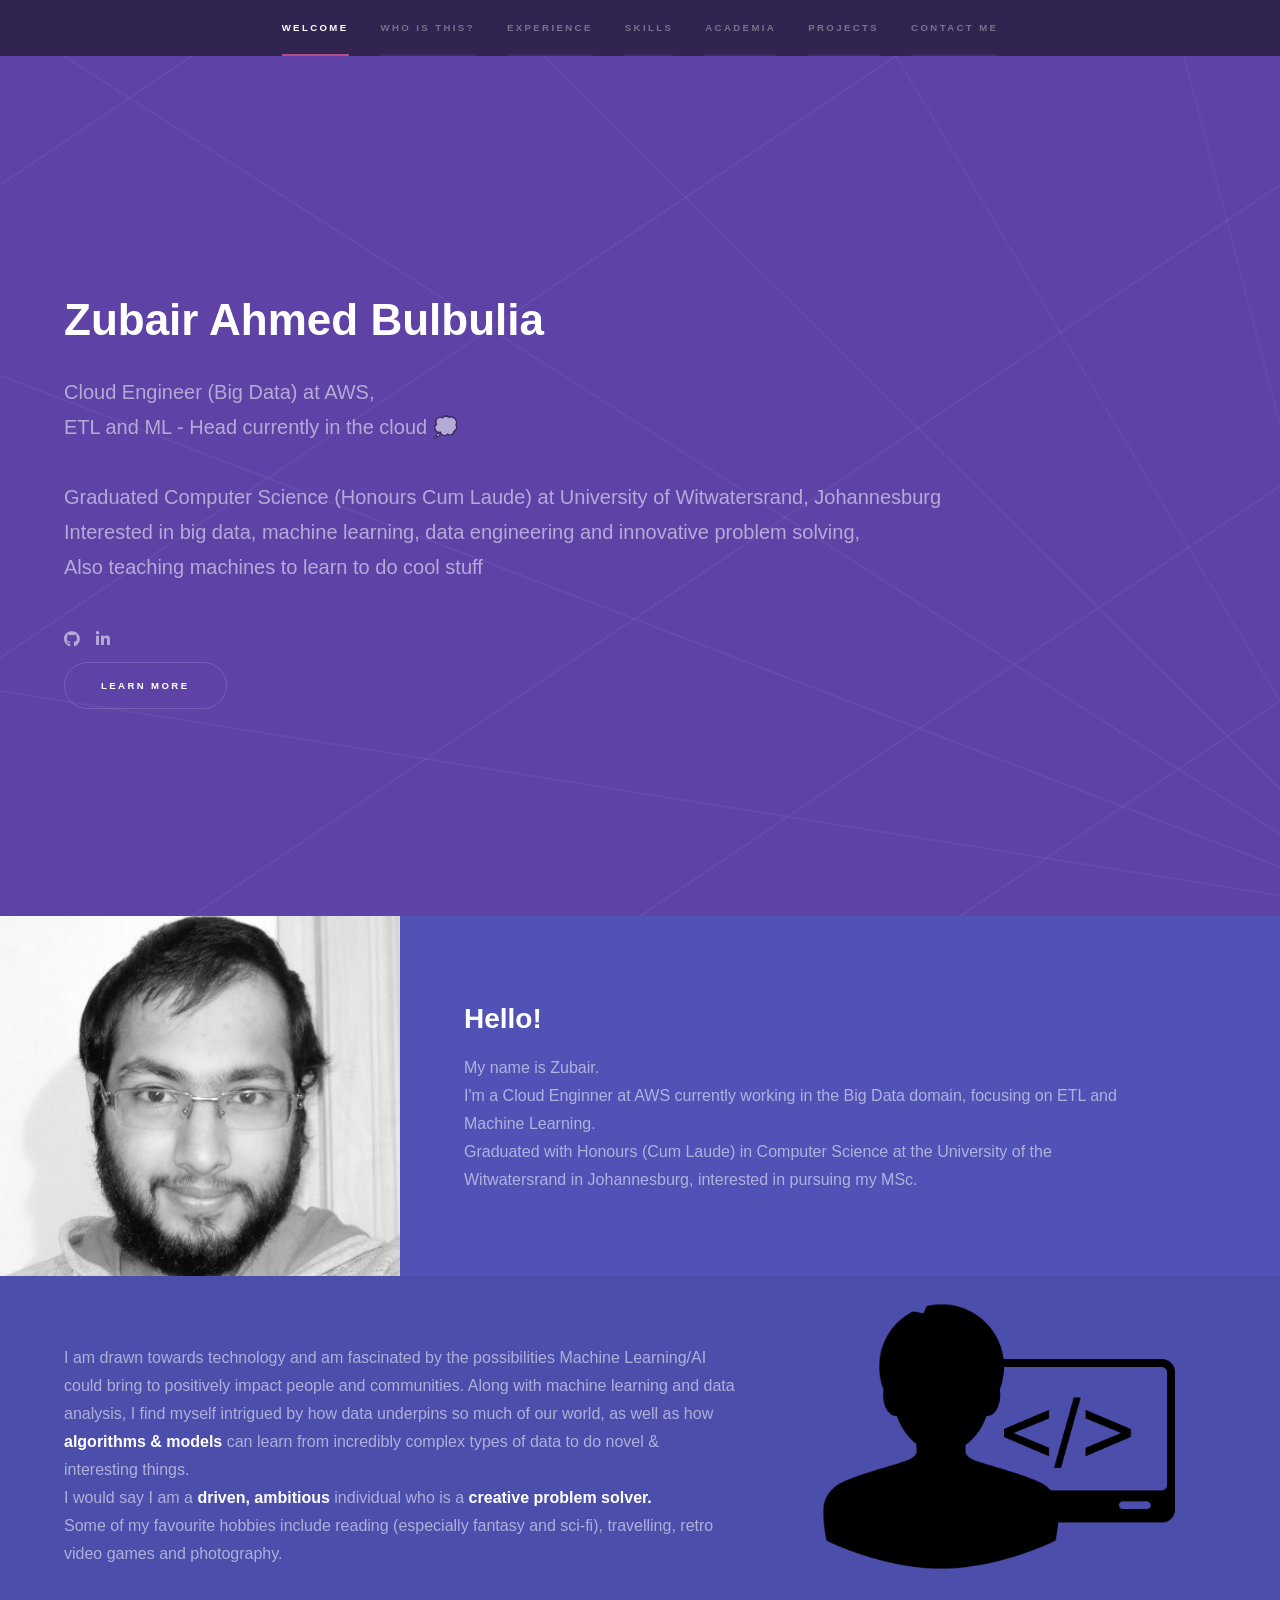
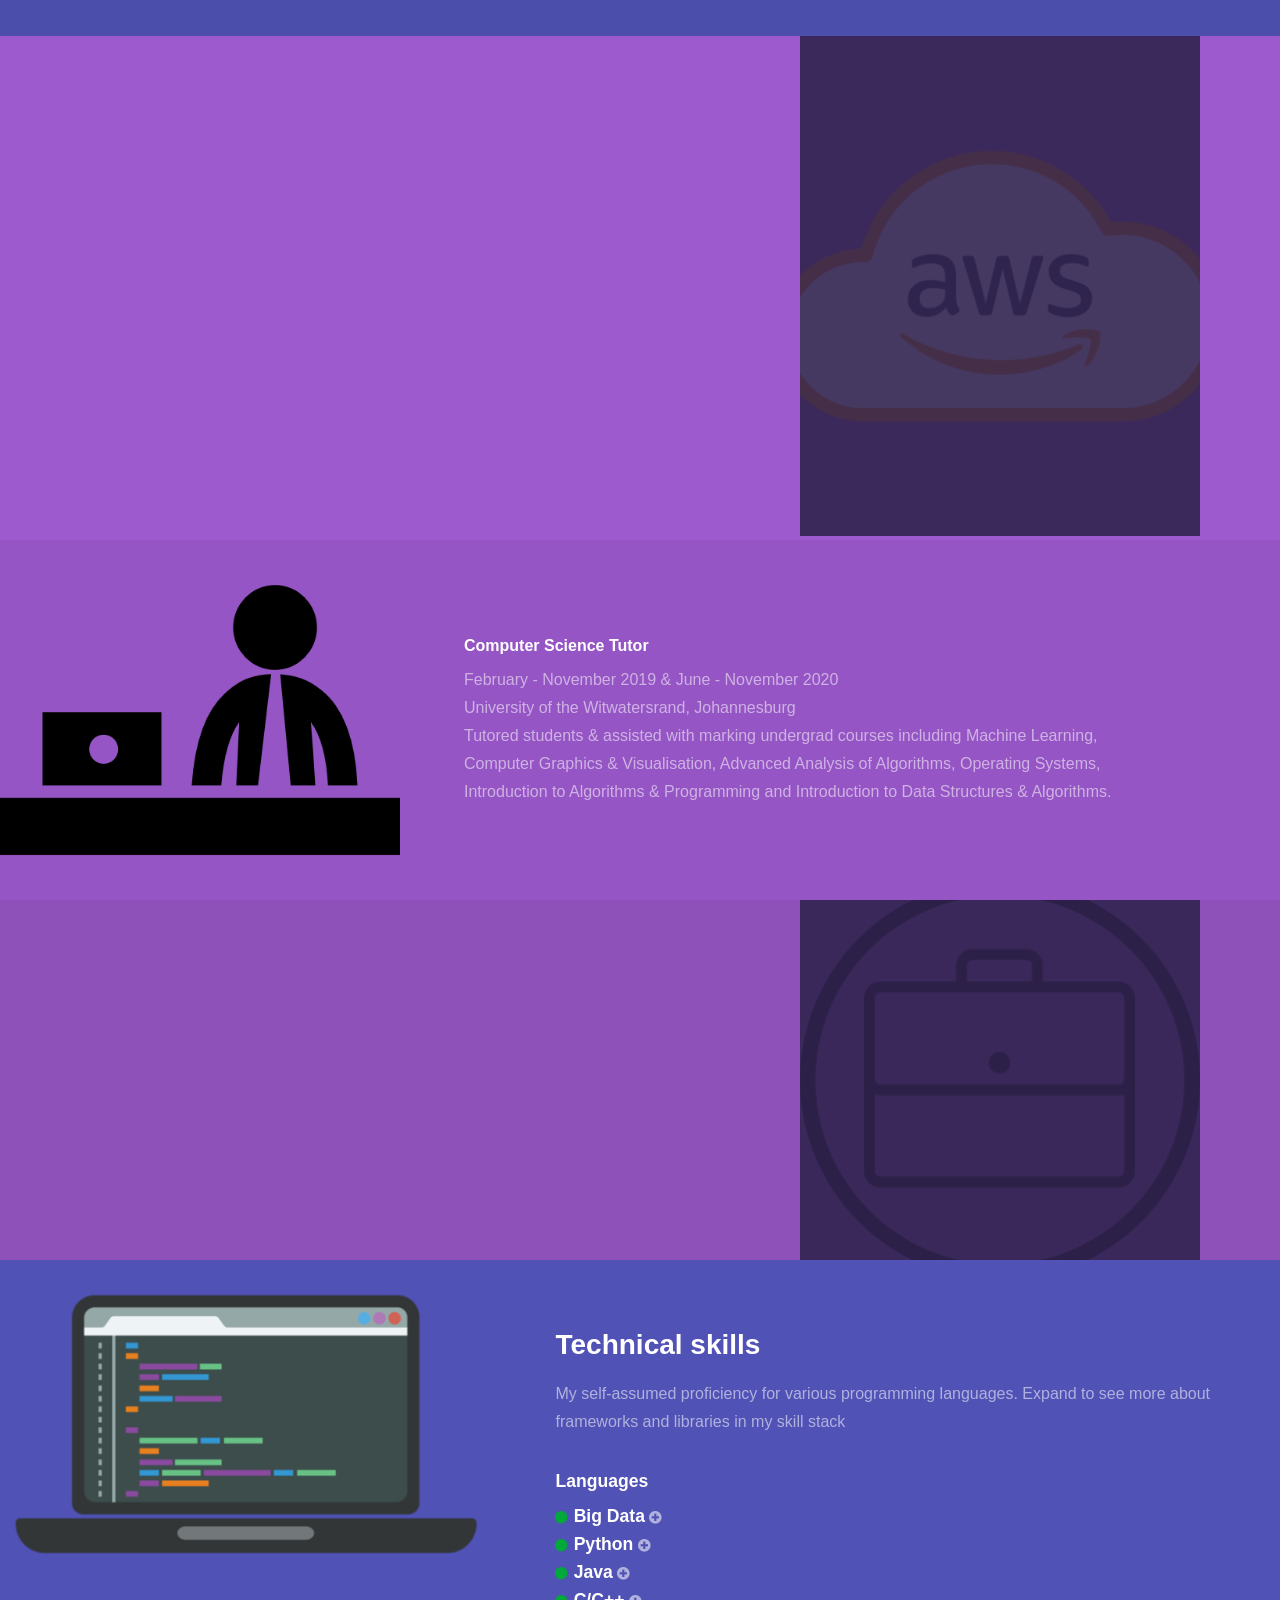
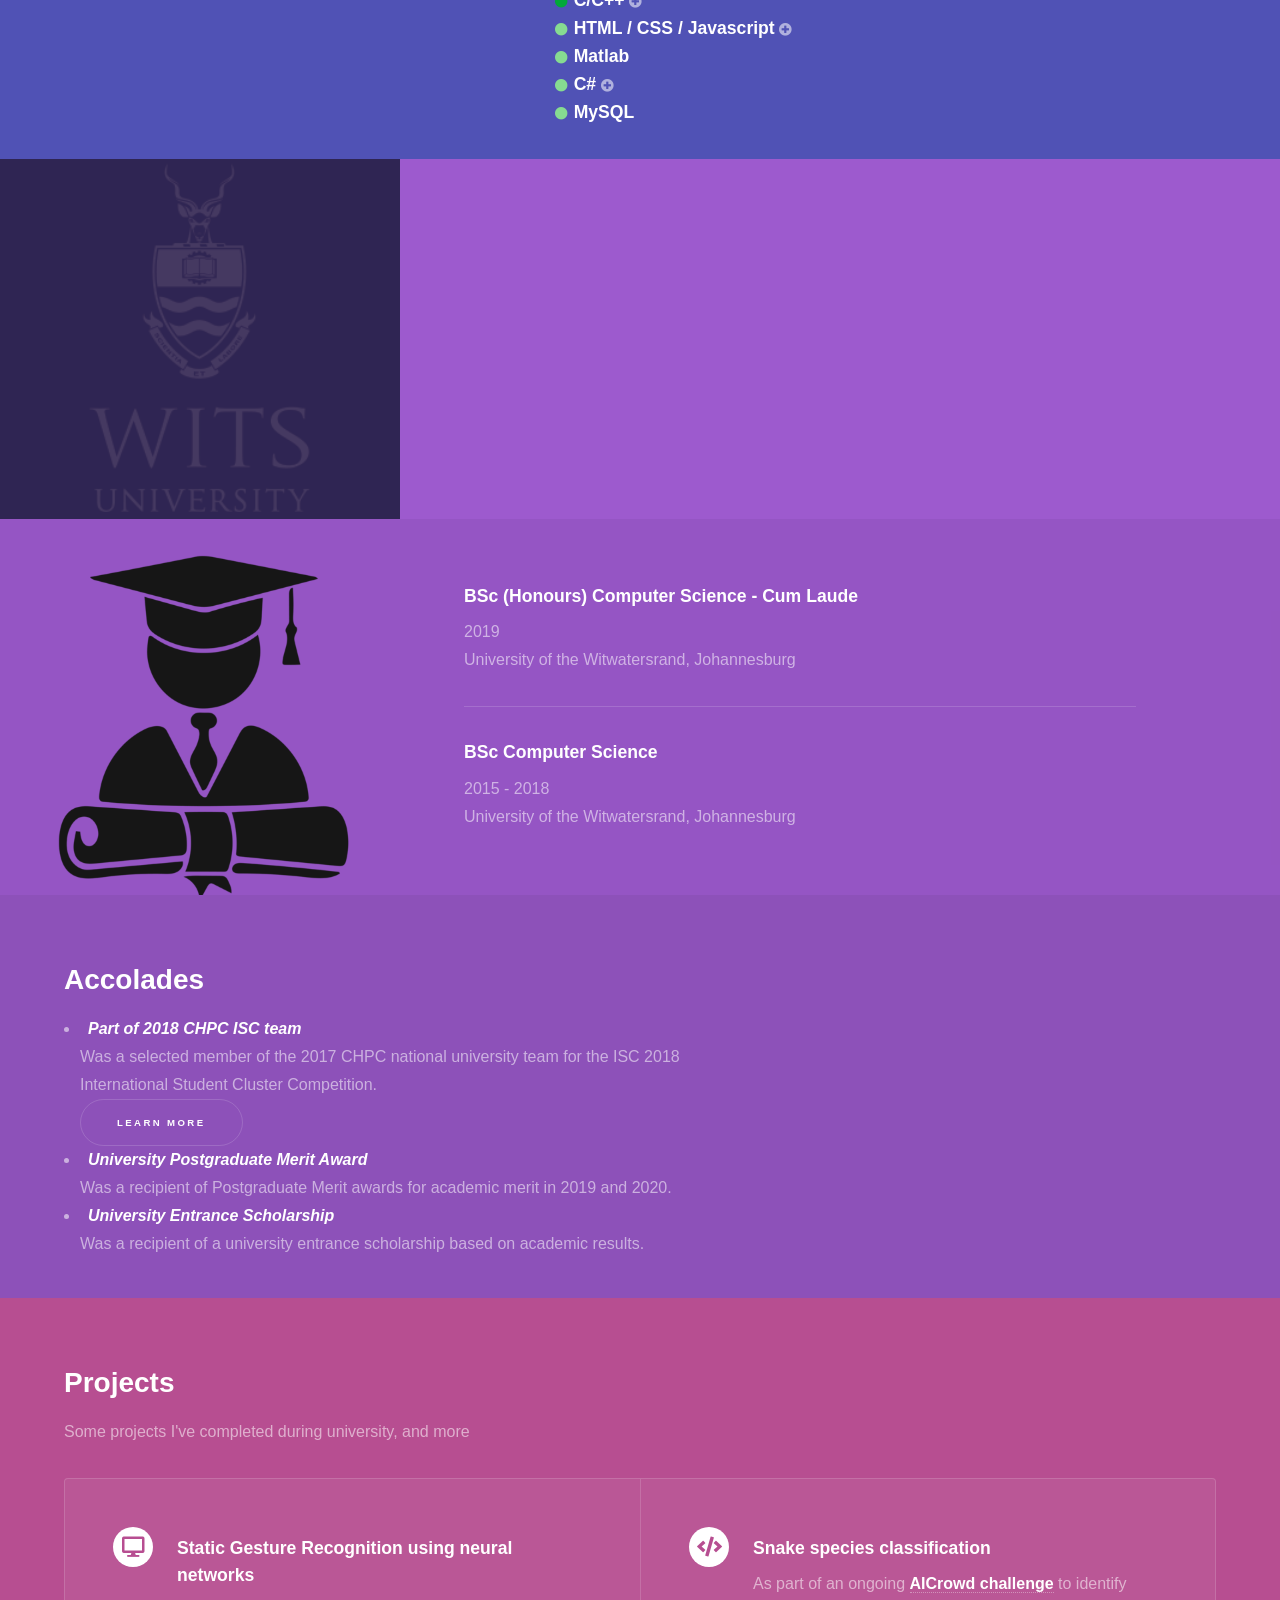
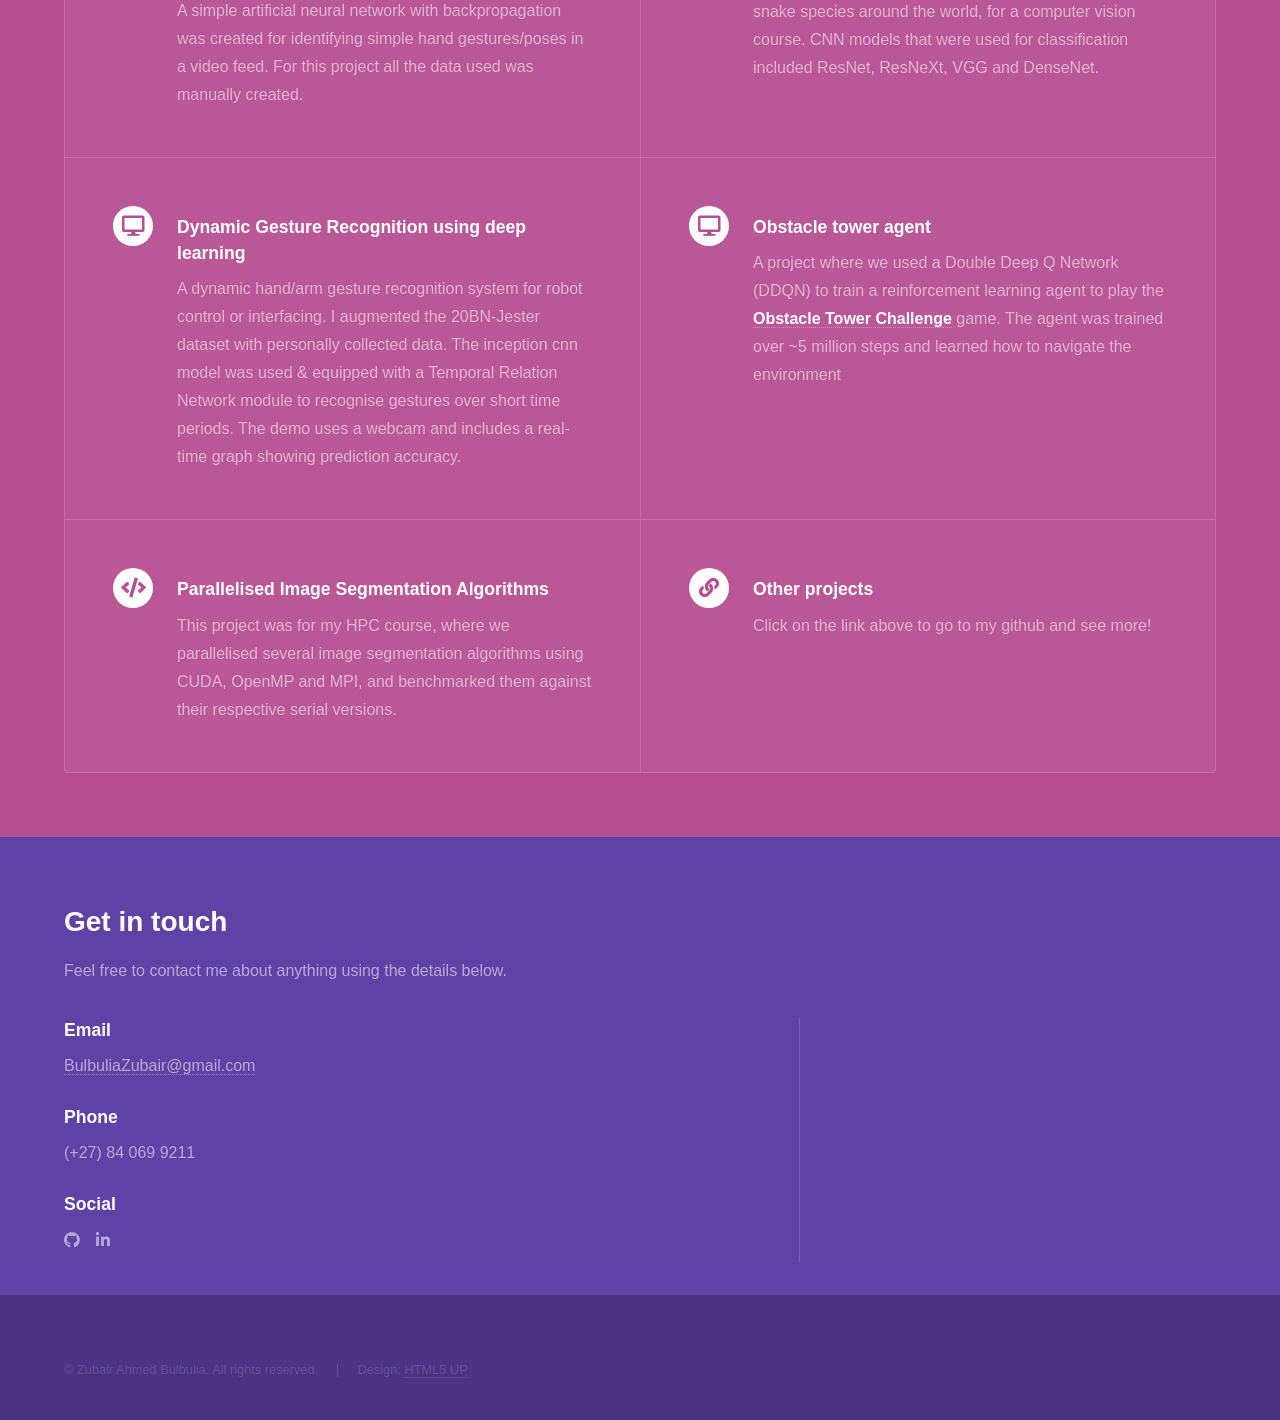
==== commit f081a330: "Minor updates updates re:certs" ====
--- a/index - Copy.html
+++ b/index - Copy.html
@@ -27,10 +27,10 @@
 						<ul>
 							<li><a href="#intro">Welcome</a></li>
 							<li><a href="#one">Who is this?</a></li>
-							<li><a href="#two">Academia</a></li>
-							<li><a href="#three">Projects</a></li>
-							<li><a href="#four">Skills</a></li>
-							<li><a href="#five">Experience</a></li>
+							<li><a href="#two">Experience</a></li>
+							<li><a href="#three">Skills</a></li>
+							<li><a href="#four">Academia</a></li>
+							<li><a href="#five">Projects</a></li>
 							<li><a href="#six">Contact me</a></li>
 						</ul>
 					</nav>
@@ -44,8 +44,11 @@
 					<section id="intro" class="wrapper style1 fullscreen fade-up">
 						<div class="inner">
 							<h1>Zubair Ahmed Bulbulia</h1>
-							<p> Student (MSc) at University of Witwatersrand, Johannesburg<br /> 
-							Interested in computing and innovative software, <!-- that adds value--> <br/> Also teaching machines to learn to do cool stuff  </p>
+							<p> Cloud Engineer (Big Data) at AWS,<br />
+								ETL and ML - Head currently in the cloud 💭<br /><br />
+								Graduated Computer Science (Honours Cum Laude) at University of Witwatersrand, Johannesburg<br /> 
+								Interested in big data, machine learning, data engineering and innovative problem solving, <!-- Gen AI--> <br/> 
+								Also teaching machines to learn to do cool stuff  </p>
 							<ul class="icons">
 								<li><a href="https://github.com/ZubairBul2ia" class="icon brands fa-github"><span class="label">GitHub</span></a></li>
 								<li><a href="https://www.linkedin.com/in/zubair-bulbulia-702013116/" class="icon brands fa-linkedin-in"><span class="label">LinkedIn</span></a></li>
@@ -64,7 +67,8 @@
 								<div class="inner">
 									<h2>Hello!</h2>
 									<p>My name is Zubair. <br/> 
-									I'm a student currently pursuing my Masters in Computer Science at the University of the Witwatersrand in Johannesburg.</p>
+									I'm a Cloud Enginner at AWS currently working in the Big Data domain, focusing on ETL and Machine Learning.<br/>
+									Graduated with Honours (Cum Laude) in Computer Science at the University of the Witwatersrand in Johannesburg, interested in pursuing my MSc.</p>
 
 									<!--- <ul class="actions">
 										<li><a href="generic.html" class="button">Learn more</a></li>
@@ -77,8 +81,8 @@
 							<div class="content">
 								<div class="inner">
 									<!--- <h2>Feugiat consequat</h2> --->
-									<p>I am drawn towards technology and am fascinated by the possibilities software and AI could bring to positively impact people and communities. Along with machine learning and data analysis, I find myself intrigued by how data underpins so much of our world, as well as how <b>algorithms & models</b> can learn from incredibly complex types of data to do novel & interesting things.  <br/>
-									I currently live in Johannesburg, South Africa. I would say I am a <b>driven, ambitious</b> individual who is a <b>creative problem solver.</b> Hobbies of mine include reading (especially fantasy and sci-fi), travelling, photography and games.</p>
+									<p>I am drawn towards technology and am fascinated by the possibilities Machine Learning/AI could bring to positively impact people and communities. Along with machine learning and data analysis, I find myself intrigued by how data underpins so much of our world, as well as how <b>algorithms & models</b> can learn from incredibly complex types of data to do novel & interesting things.  <br/>
+									<!-- I currently live in Johannesburg, South Africa.--> I would say I am a <b>driven, ambitious</b> individual who is a <b>creative problem solver.</b> <br /> Some of my favourite hobbies include reading (especially fantasy and sci-fi), travelling, retro video games and photography.</p>
 									<!--- <ul class="actions">
 										<li><a href="generic.html" class="button">Learn more</a></li>
 									</ul> --->
@@ -100,8 +104,198 @@
 						</section> --->
 					</section>
 
-				<!-- Two -->
+				<!-- Two  - Experience -->
 					<section id="two" class="wrapper style4 spotlights">
+						<section>
+							<div class="content">
+								<div class="inner">
+									<h2>Work Experience</h2>
+									<h4>Cloud Support Engineer (Big Data) </h4>
+									December 2022 - Present 
+									<ul>
+										<li><i> <b>Cloud Associate</b>  </i> April 2022 - December 2022 </li>
+										<li><i> <b>Graduate Cloud Associate</b> </i> February 2022 - April 2022 </li>
+									</ul>
+									Amazon Web Services (AWS), Johannesburg <br />
+
+									Engaging with and assisting international customers with troubleshooting, architecting and optimizing their ETL workloads across a diverse range of use cases and scenarios. Major expertise across AWS services in the ETL space such as Glue, Athena, Managed Workflows for Apache Airflow amongst others, and their associated tech stacks. <br/>
+									Also familiar with AI/ML services such as Amazon SageMaker and Bedrock, as well as a plethora of other largely used AWS services.
+								</p>
+
+								</div>
+							</div>
+							<a class="image"><img src="images/logo_aws.png" alt="" data-position="rights rights"></a>
+						</section>
+						<section>
+							<!--- <a href="#" class="image"><img src="images/pic02.jpg" alt="" data-position="top center" /></a> --->
+							<a class="image"><img src="images/pic_exp02.png" alt="" data-position="center center" /></a>
+							<div class="content">
+								<div class="inner">
+									<h4>Computer Science Tutor</h4>
+									<p>February - November 2019 & June - November 2020<br/> 
+									University of the Witwatersrand, Johannesburg <br />
+									Tutored students & assisted with marking undergrad courses including Machine Learning, Computer Graphics & Visualisation, Advanced Analysis of Algorithms, Operating Systems, Introduction to Algorithms & Programming and Introduction to Data Structures & Algorithms. </p>
+								</div>
+							</div>
+						</section>
+						<section>
+							<!--- <a href="#" class="image"><img src="images/pic02.jpg" alt="" data-position="top center" /></a> --->
+							<div class="content">
+								<div class="inner">
+									<h4>Intern Programmer</h4> 
+									<p>November 2016 - December 2016 <br/>
+									Entelect Software, Johannesburg <br/>
+									Worked as an intern software developer, focusing on developing back-end logging and testing using the .Net MVC framework and SoapUI.</p>
+								</div>
+							</div>
+							<a class="image"><img src="images/pic_exp01.png" alt="" data-position="rights rights" /></a>
+						</section>
+					</section>
+
+
+				<!-- Three - Skills -->
+					<section id="three" class="wrapper style2 spotlights">
+						<section>
+							<a href="#" class="image2"><img src="images/laptop_code2.png" alt="" data-position="center center" /></a>
+							<div class="content">
+								<div class="inner">
+									<h2>Technical skills</h2>
+									<p>My self-assumed proficiency for various programming languages. Expand to see more about frameworks and libraries in my skill stack</p>
+									<h3>Languages</h3>
+										
+										<i class="icon solid fa-circle high"> </i>
+										<h3 class=inline>Big Data</h3> <i> <a href="javascript:void(0)"  id="bdexpand" class="icon solid fa-plus-circle plusbutton"></a> </i> <br>
+											<div class="lang_details" id="bddiv">
+												<div class="column">
+													<h4>AWS Services</h4>
+													<li>ETL - Glue, Athena, MWAA, Data Pipeline, Lake Formation, DataBrew, Redshift, Kinesis, DynamoDB and RDS <i class="icon solid fa-circle high"> </i></li>
+													<li>Deployment & CI/CID - Lambda, Step Functions, Batch, EventBridge, CloudFormation (& Terraform)  <i class="icon solid fa-circle mid"> </i></li>
+													<li>ML - Amazon SageMaker, Amazon Bedrock, DL AMIs <i class="icon solid fa-circle mid"> </i></li>
+													<li>AWS cloud stack (general) - learnt through hands-on practice and studying for AWS Solution Architect certification. <i class="icon solid fa-circle high"> </i></li>
+												</div>
+												<br/>
+
+												<div class="column">
+													<h4>Frameworks, SDKs and more</h4>
+													<li>Apache Spark/PySpark, Hive, Hadoop, Trino/Presto  <i class="icon solid fa-circle high"> </i></li>
+													<li>Apache Airflow, Apache Flink, Apache Kafka  <i class="icon solid fa-circle mid"> </i></li>
+													<li>AWS CLI, Boto3, Bash scripting and Docker <i class="icon solid fa-circle high"> </i></li>
+												</div>
+												<br/>
+
+												<div class="column">
+													<h4>Visualization</h4>
+													<li>Amazon QuickSight, Power BI  <i class="icon solid fa-circle high"> </i></li>
+													<li>Tableau, Grafana  <i class="icon solid fa-circle mid"> </i></li>
+												</div>
+
+											</div>
+
+										<i class="icon solid fa-circle high"> </i>
+										<h3 class=inline>Python</h3> <i> <a href="javascript:void(0)" id="pyexpand" class="icon solid fa-plus-circle plusbutton"></a> </i> <br>
+											<div class="lang_details" id="pydiv">
+												
+												<div class="column">
+													<h4>Machine Learning</h4>
+													<li>PyTorch <i class="icon solid fa-circle high"> </i> </li>
+													<li>Tensorflow <i class="icon solid fa-circle mid"> </i> </li>
+													<li>Keras <i class="icon solid fa-circle mid"> </i> </li>
+													<li>SciKit-learn <i class="icon solid fa-circle high"> </i> </li>
+													<li>MXNet <i class="icon solid fa-circle mid"> </i> </li>
+												</div>
+												<br/>
+
+												<div class="column">
+													<h4>Dev</h4>
+													<li>Django <i class="icon solid fa-circle mid"> </i></li>
+													<li>Flask <i class="icon solid fa-circle low"> </i></li>
+												</div>
+												<br/>
+
+												<div class="column">
+													<h4>Additional Libraries</h4>
+													<li>Pandas <i class="icon solid fa-circle high"> </i></li>
+													<li>Matplotlib <i class="icon solid fa-circle high"> </i></li>
+													<li>OpenCV <i class="icon solid fa-circle mid"> </i></li>
+													<li>NumPy <i class="icon solid fa-circle mid"> </i></li>
+													<li>Seaborn <i class="icon solid fa-circle mid"> </i></li>
+													<li>Gym <i class="icon solid fa-circle low"> </i></li>
+													
+												</div>
+											</div>
+
+										<i class="icon solid fa-circle high"> </i>
+										<h3 class=inline>Java</h3> <i> <a href="javascript:void(0)"  id="javaexpand" class="icon solid fa-plus-circle plusbutton"></a> </i> <br>
+											<div class="lang_details" id="javadiv">
+												<div class="column">
+													<h4>Frameworks</h4>
+													<li>Android Studio <i class="icon solid fa-circle mid"> </i></li>
+													<li>Spring/Spring Boot/Spring Batch <i class="icon solid fa-circle high"> </i></li>
+												</div>
+											</div>
+
+										<i class="icon solid fa-circle high"> </i>
+										<h3 class=inline>C/C++</h3> <a href="javascript:void(0)" id="cppexpand" class="icon solid fa-plus-circle plusbutton"></a> </i> <br>
+											<div class="lang_details" id="cppdiv">
+												<div class="column">
+													<h4>Parallel computation</h4>
+													<li>OpenMP <i class="icon solid fa-circle mid"> </i></li>
+													<li>CUDA <i class="icon solid fa-circle mid"> </i></li>
+													<li>MPI <i class="icon solid fa-circle mid"> </i></li>
+												</div>
+												<br/>
+												<div class="column">
+													<h4>Graphics</h4>
+													<li>OpenGL <i class="icon solid fa-circle mid"> </i></li>
+												</div>
+											</div>
+
+										<i class="icon solid fa-circle mid"> </i>
+										<h3 class=inline>HTML / CSS / Javascript</h3> <i> <a href="javascript:void(0)"  id="jsexpand" class="icon solid fa-plus-circle plusbutton"></a> </i> <br>
+											<div class="lang_details" id="jsdiv">
+												<div class="column">
+													<li>Node.js <i class="icon solid fa-circle mid"> </i></li>
+													<h4>JS libraries</h4>
+													<li>Bootstrap  <i class="icon solid fa-circle high"> </i></li>
+													<li>JQuery <i class="icon solid fa-circle low"> </i></li>
+												</div>
+												<br/>
+
+												<div class="column">
+													<h4>Frameworks</h4>
+													<li>React <i class="icon solid fa-circle mid"> </i></li>
+													<li>AngularJS <i class="icon solid fa-circle low"> </i></li>
+												</div>
+												<br/>
+
+												<div class="column">
+													<h4>Graphics</h4>
+													<li>Three.js <i class="icon solid fa-circle high"> </i> </li>
+												</div>
+											</div>
+
+										<i class="icon solid fa-circle mid"> </i>
+										<h3 class=inline>Matlab</h3> <br>
+
+										<i class="icon solid fa-circle mid"> </i>
+										<h3 class=inline>C#</h3> <i> <a href="javascript:void(0)"  id="csharpexpand" class="icon solid fa-plus-circle plusbutton"></a> </i> <br>
+											<div class="lang_details" id="csharpdiv">
+												<div class="column">
+													<h4>Frameworks</h4>
+													<li>ASP.NET<i class="icon solid fa-circle low"> </i></li>
+													<li> Xamarin <i class="icon solid fa-circle low"> </i></li>												</div>
+											</div>
+
+										<i class="icon solid fa-circle mid"> </i>
+										<h3 class=inline>MySQL</h3> <br>
+								</div>
+							</div>
+						</section>
+					</section>
+
+
+				<!-- Four - Academic -->
+					<section id="four" class="wrapper style4 spotlights">
 						<section>
 							<a href="#" class="image"><img src="images/Wits2.png" alt="" data-position="center center" /></a>
 							<div class="content">
@@ -109,7 +303,8 @@
 									<h2>Academic History</h2>
 									<br />
 									<h3>MSc Computer Science</h3>
-									<p>2020 - current <br/>
+									<p>2020 - 2021 (Not completed) <br/>
+									Was accepted/enrolled and awarded a University scholarship to do my MSc in Computer Science, but could not finish my studies due to Covid.<br />
 									University of the Witwatersrand, Johannesburg</p>
 								</div>
 							</div>
@@ -134,26 +329,25 @@
 								<div class="inner">
 									<h2>Accolades</h2>
 									<ul>
+										<li><i> <b>Part of 2018 CHPC ISC team</b> </i> </li>
+										Was a selected member of the 2017 CHPC national university team for the ISC 2018 International Student Cluster Competition. <br/>
+										<!--<a href="http://www.stem-trek.org/2018/01/02/chpc-2017/"> <b>Learn more here.</b></a>-->
+										<a href="http://www.stem-trek.org/2018/01/02/chpc-2017/" class="button">Learn more</a>
+										<li><i> <b>University Postgraduate Merit Award</b> </i> </li>
+										Was a recipient of Postgraduate Merit awards for academic merit in 2019 and 2020.
 										<li><i> <b>University Entrance Scholarship</b> </i> </li>
 										Was a recipient of a university entrance scholarship based on academic results.
-										<li><i> <b>University Postgraduate Merit Award</b> </i> </li>
-										Was a recipient of Postgraduate Merit awards for academic merit in 2019 and 2020.
-										<li><i> <b>Part of 2018 CHPC ISC team</b> </i> </li>
-										Was a member of the CHPC team for the ISC 2018 International Student Cluster Competition.
-									</ul>
-									<ul class="actions">
-										<li><a href="http://www.stem-trek.org/2018/01/02/chpc-2017/" class="button">Learn more</a></li>
-									</ul>
+										
 								</div>
 							</div>
 						</section> 
 					</section>
 
-				<!-- Three -->
-					<section id="three" class="wrapper style3 fade-up">
+				<!-- Five - Projects -->
+					<section id="five" class="wrapper style3 fade-up">
 						<div class="inner">
 							<h2>Projects</h2>
-							<p>Some projects I've completed, as well as some works in progress </p> <!--- should put I put a github link here? --->
+							<p>Some projects I've completed during university, and more</p> <!--- should put I put a github link here? --->
 							<div class="features">
 								<section>
 									<span class="icon solid major fa-desktop"></span>
@@ -192,140 +386,7 @@
 						</div>
 					</section>
 
-				<!-- Four-Skills -->
-					<section id="four" class="wrapper style2 spotlights">
-						<section>
-							<a href="#" class="image2"><img src="images/laptop_code2.png" alt="" data-position="center center" /></a>
-							<div class="content">
-								<div class="inner">
-									<h2>Technical skills</h2>
-									<p>My self-assumed proficiency for various programming languages. Expand to see more about frameworks and libraries in my skill stack</p>
-									<h3>Languages</h3>
-										<i class="icon solid fa-circle high"> </i>
-										<h3 class=inline>Python</h3> <i> <a href="javascript:void(0)" id="pyexpand" class="icon solid fa-plus-circle plusbutton"></a> </i> <br>
-											<div class="lang_details" id="pydiv">
-												<div class="column">
-													<h5>Machine Learning</h5>
-													<li>PyTorch <i class="icon solid fa-circle high"> </i> </li>
-													<li>Tensorflow <i class="icon solid fa-circle mid"> </i> </li>
-													<li>Keras <i class="icon solid fa-circle mid"> </i> </li>
-													<li>SciKit-learn <i class="icon solid fa-circle high"> </i> </li>
-												</div>
-
-												<div class="column">
-													<h5>Dev</h5>
-													<li>Django <i class="icon solid fa-circle mid"> </i></li>
-													<li>Flask <i class="icon solid fa-circle low"> </i></li>
-												</div>
-
-												<div class="column">
-													<h5>Additional Libraries</h5>
-													<li>Pandas <i class="icon solid fa-circle high"> </i></li>
-													<li>Matplotlib <i class="icon solid fa-circle high"> </i></li>
-													<li>OpenCV <i class="icon solid fa-circle mid"> </i></li>
-													<li>NumPy <i class="icon solid fa-circle mid"> </i></li>
-													<li>Seaborn <i class="icon solid fa-circle mid"> </i></li>
-													<li>Gym <i class="icon solid fa-circle low"> </i></li>
-													
-												</div>
-											</div>
-
-										<i class="icon solid fa-circle high"> </i>
-										<h3 class=inline>Java</h3> <i> <a href="javascript:void(0)"  id="javaexpand" class="icon solid fa-plus-circle plusbutton"></a> </i> <br>
-											<div class="lang_details" id="javadiv">
-												<div class="column">
-													<h5>IDEs and Frameworks</h5>
-													<li>Eclipse <i class="icon solid fa-circle high"> </i></li>
-													<li>Android Studio <i class="icon solid fa-circle mid"> </i></li>
-													<li>Spring <i class="icon solid fa-circle high"> </i></li>
-												</div>
-											</div>
-
-										<i class="icon solid fa-circle high"> </i>
-										<h3 class=inline>C/C++</h3> <a href="javascript:void(0)" id="cppexpand" class="icon solid fa-plus-circle plusbutton"></a> </i> <br>
-											<div class="lang_details" id="cppdiv">
-												<div class="column">
-													<h5>Parallel computation</h5>
-													<li>OpenMP <i class="icon solid fa-circle mid"> </i></li>
-													<li>CUDA <i class="icon solid fa-circle mid"> </i></li>
-													<li>MPI <i class="icon solid fa-circle mid"> </i></li>
-												</div>
-												<div class="column">
-													<h5>Graphics</h5>
-													<li>OpenGL <i class="icon solid fa-circle mid"> </i></li>
-												</div>
-											</div>
-
-										<i class="icon solid fa-circle mid"> </i>
-										<h3 class=inline>HTML / CSS / Javascript</h3> <i> <a href="javascript:void(0)"  id="jsexpand" class="icon solid fa-plus-circle plusbutton"></a> </i> <br>
-											<div class="lang_details" id="jsdiv">
-												<div class="column">
-													<li>Node.js <i class="icon solid fa-circle mid"> </i></li>
-													<h5>JS libraries</h5>
-													<li>Bootstrap  <i class="icon solid fa-circle high"> </i></li>
-													<li>JQuery <i class="icon solid fa-circle low"> </i></li>
-												</div>
-
-												<div class="column">
-													<h5>Frameworks</h5>
-													<li>React <i class="icon solid fa-circle mid"> </i></li>
-													<li>AngularJS <i class="icon solid fa-circle low"> </i></li>
-												</div>
-
-												<div class="column">
-													<h5>Graphics</h5>
-													<li>Three.js <i class="icon solid fa-circle high"> </i> </li>
-												</div>
-											</div>
-
-										<i class="icon solid fa-circle mid"> </i>
-										<h3 class=inline>Matlab</h3> <br>
-
-										<i class="icon solid fa-circle mid"> </i>
-										<h3 class=inline>C#</h3> <i> <a href="javascript:void(0)"  id="csharpexpand" class="icon solid fa-plus-circle plusbutton"></a> </i> <br>
-											<div class="lang_details" id="csharpdiv">
-												<div class="column">
-													<h5>Frameworks</h5>
-													<li>ASP.NET<i class="icon solid fa-circle low"> </i></li>
-													<!-- <li> Xamarin <i class="icon solid fa-circle low"> </i></li> -->
-												</div>
-											</div>
-
-										<i class="icon solid fa-circle low"> </i>
-										<h3 class=inline>MySQL</h3> <br>
-								</div>
-							</div>
-						</section>
-					</section>
-
-				<!-- Five - Experience -->
-					<section id="five" class="wrapper style4 spotlights">
-						<section>
-							<a href="#" class="image"><img src="images/pic_exp02.png" alt="" data-position="center center" /></a>
-							<div class="content">
-								<div class="inner">
-									<h2>Work Experience</h2>
-									<h4>Computer Science Tutor</h4>
-									<p>February - November 2019 & June - November 2020<br/> 
-									University of the Witwatersrand, Johannesburg <br />
-									Tutored students & assisted with marking undergrad courses including Machine Learning, Computer Graphics & Visualisation, Advanced Analysis of Algorithms, Operating Systems, Introduction to Algorithms & Programming and Introduction to Data Structures & Algorithms. </p>
-
-								</div>
-							</div>
-						</section>
-						<section>
-							<!--- <a href="#" class="image"><img src="images/pic02.jpg" alt="" data-position="top center" /></a> --->
-							<div class="content">
-								<div class="inner">
-									<h4>Intern Programmer</h4> 
-									<p>November 2016 - December 2016 <br/>
-									Entelect Software, Johannesburg <br/>
-									Worked as an intern software developer, focusing on developing back-end logging and testing using the .Net MVC framework and SoapUI.</p>
-								</div>
-							</div>
-							<a href="#" class="image"><img src="images/pic_exp01.png" alt="" data-position="rights rights" /></a>
-						</section>
-					</section>
+				
 
 				<!-- Six -->
 					<section id="six" class="wrapper style1 fade-up">
